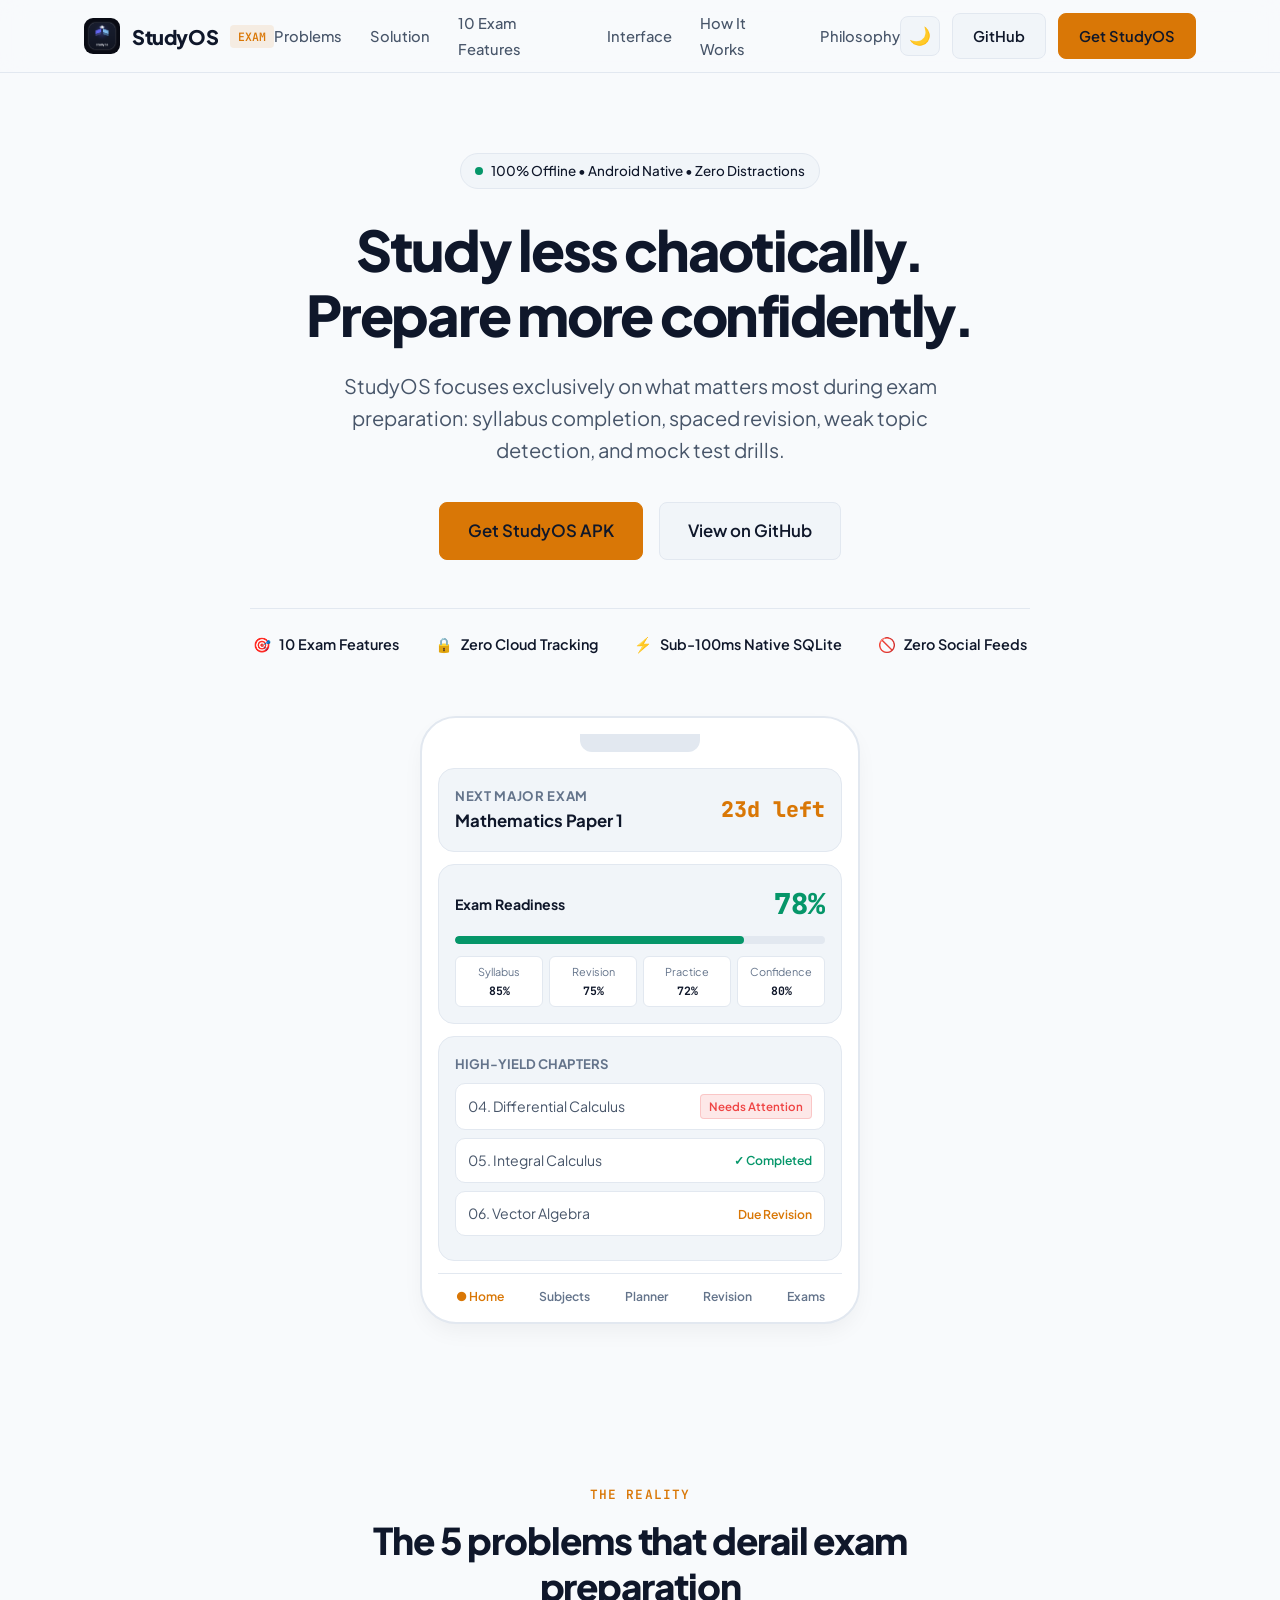
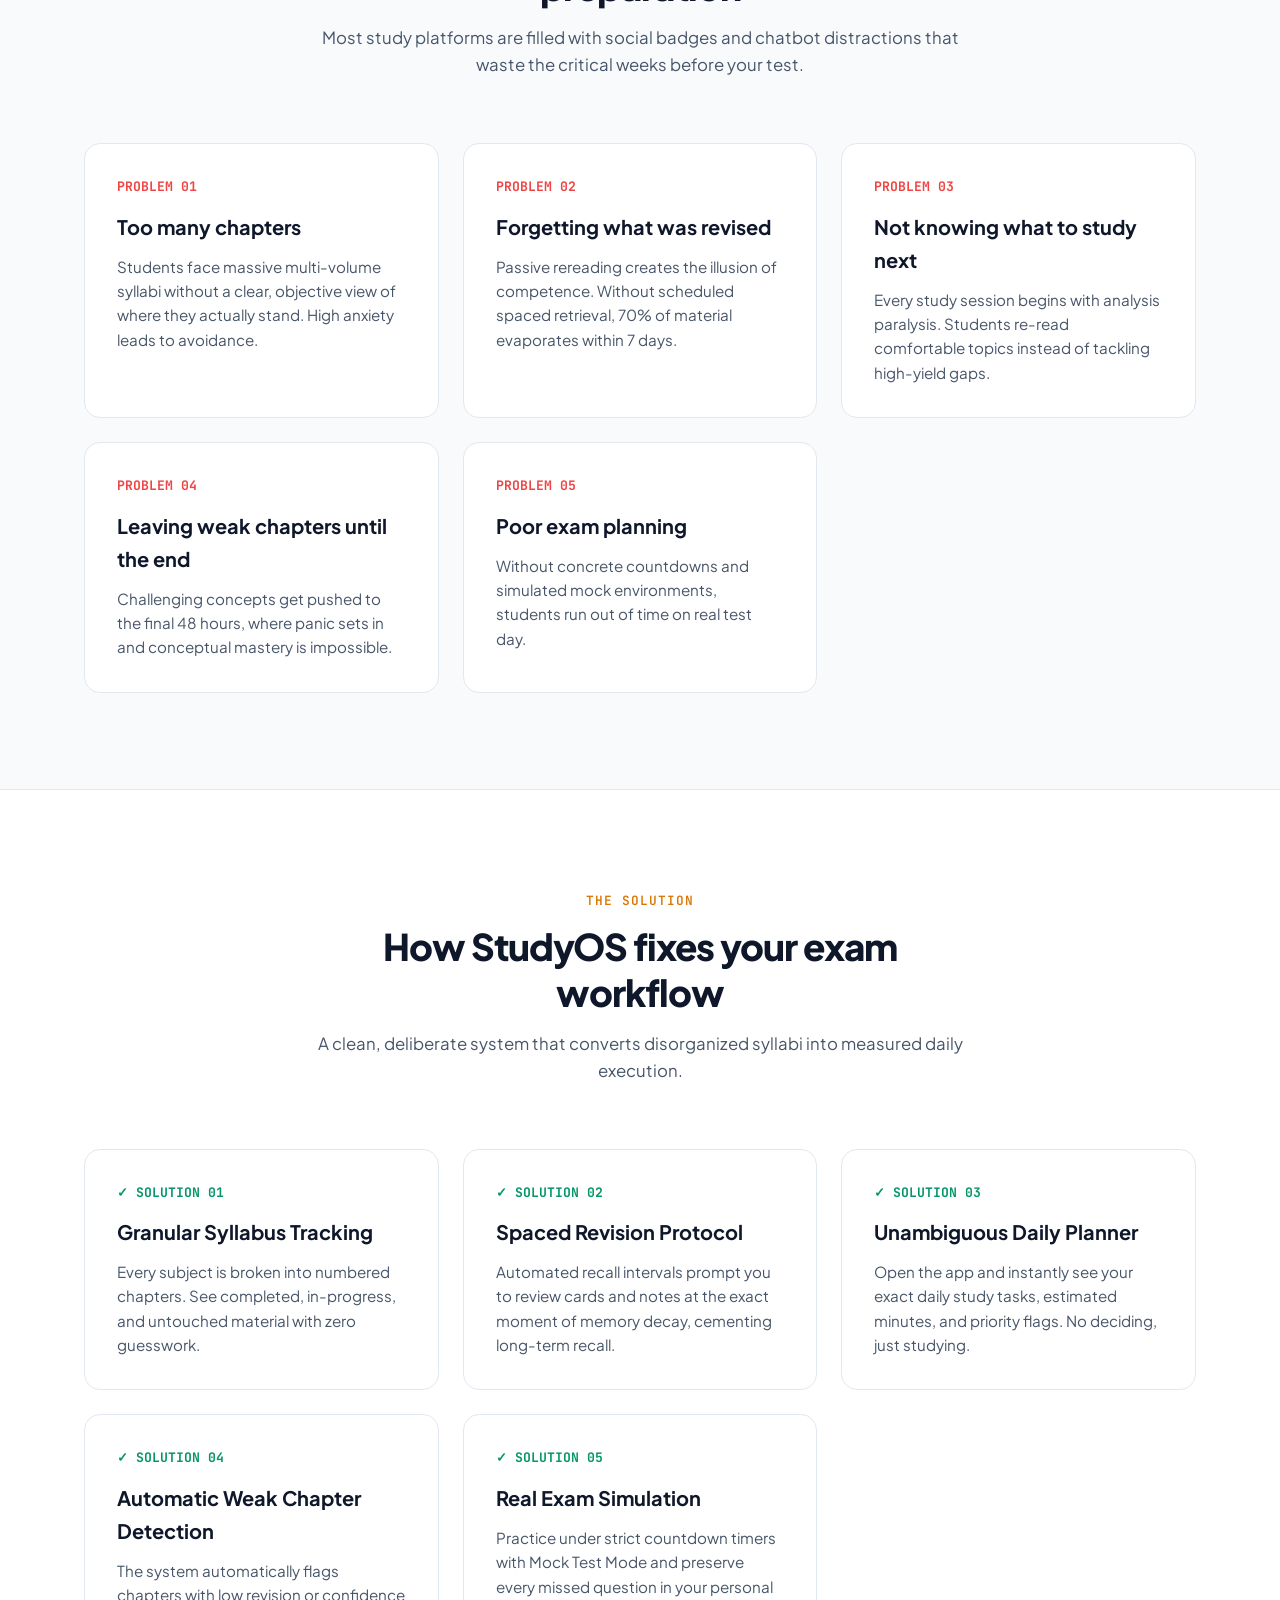
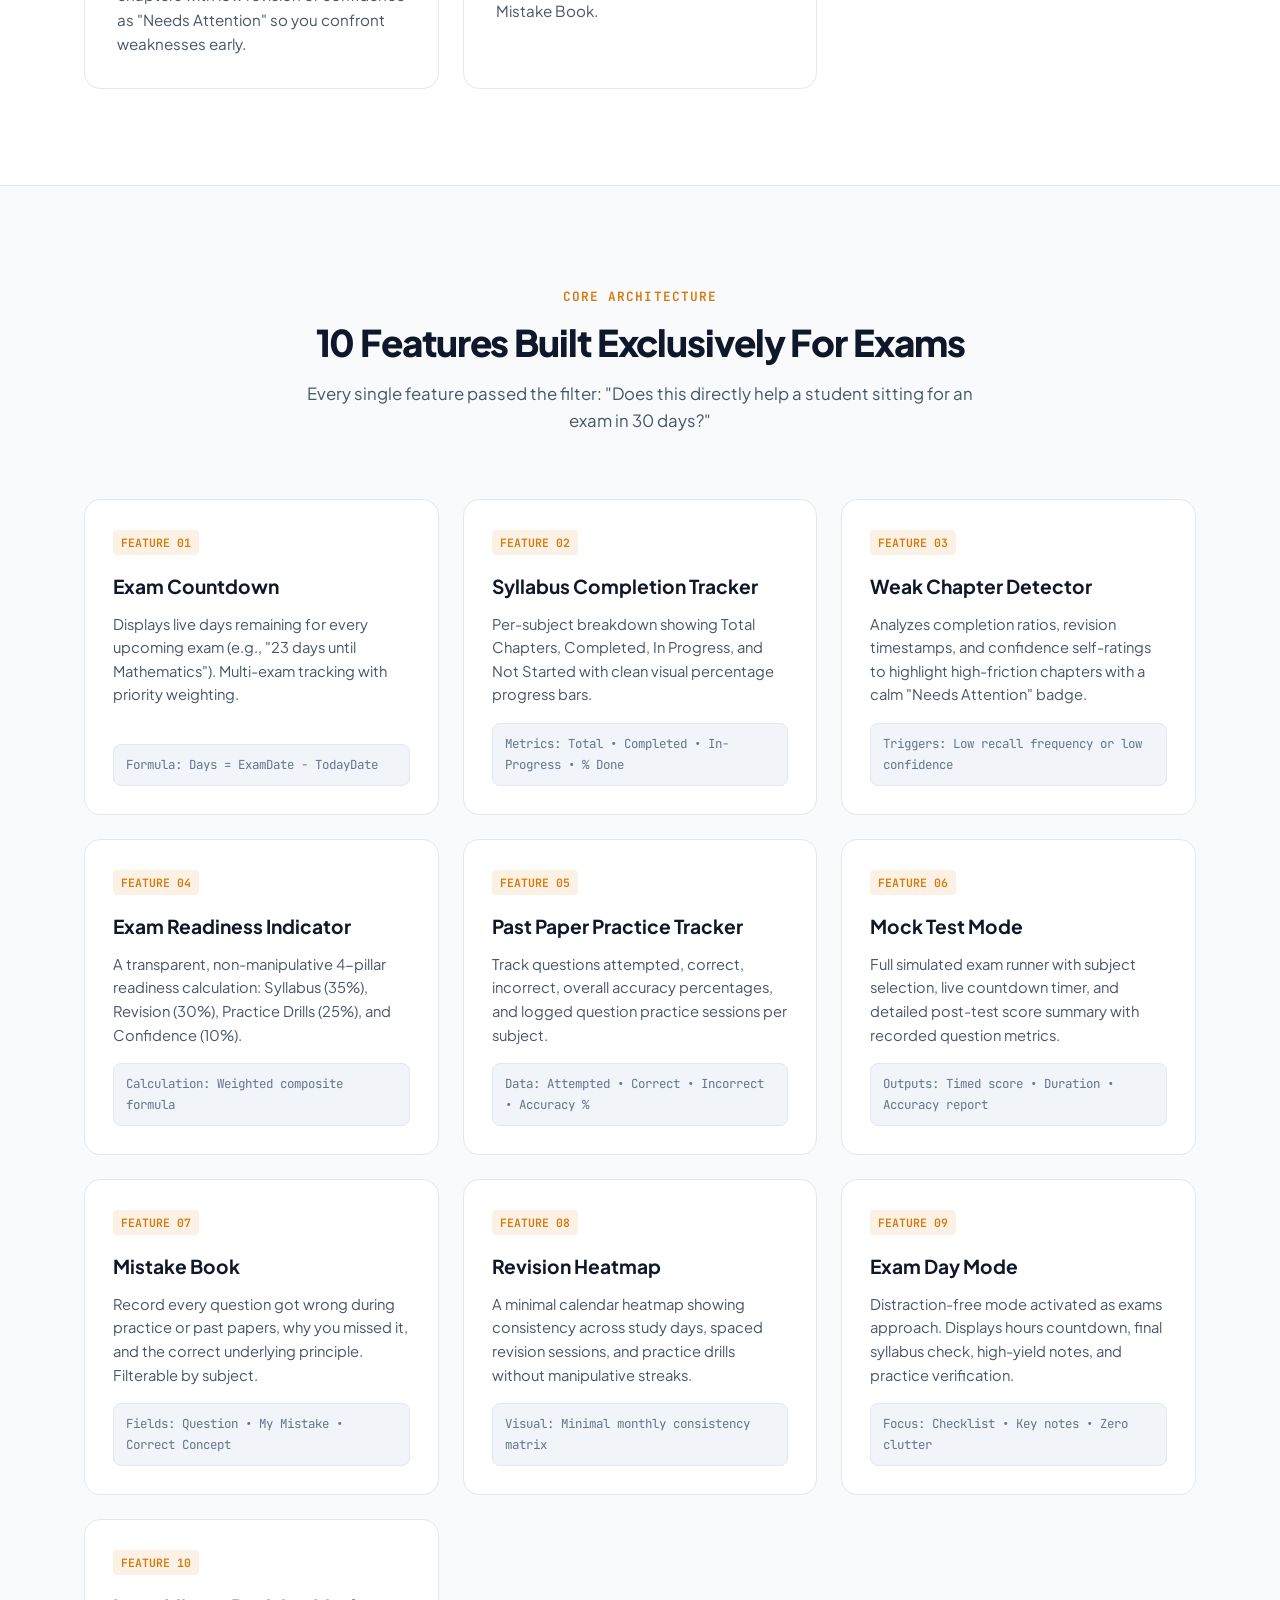
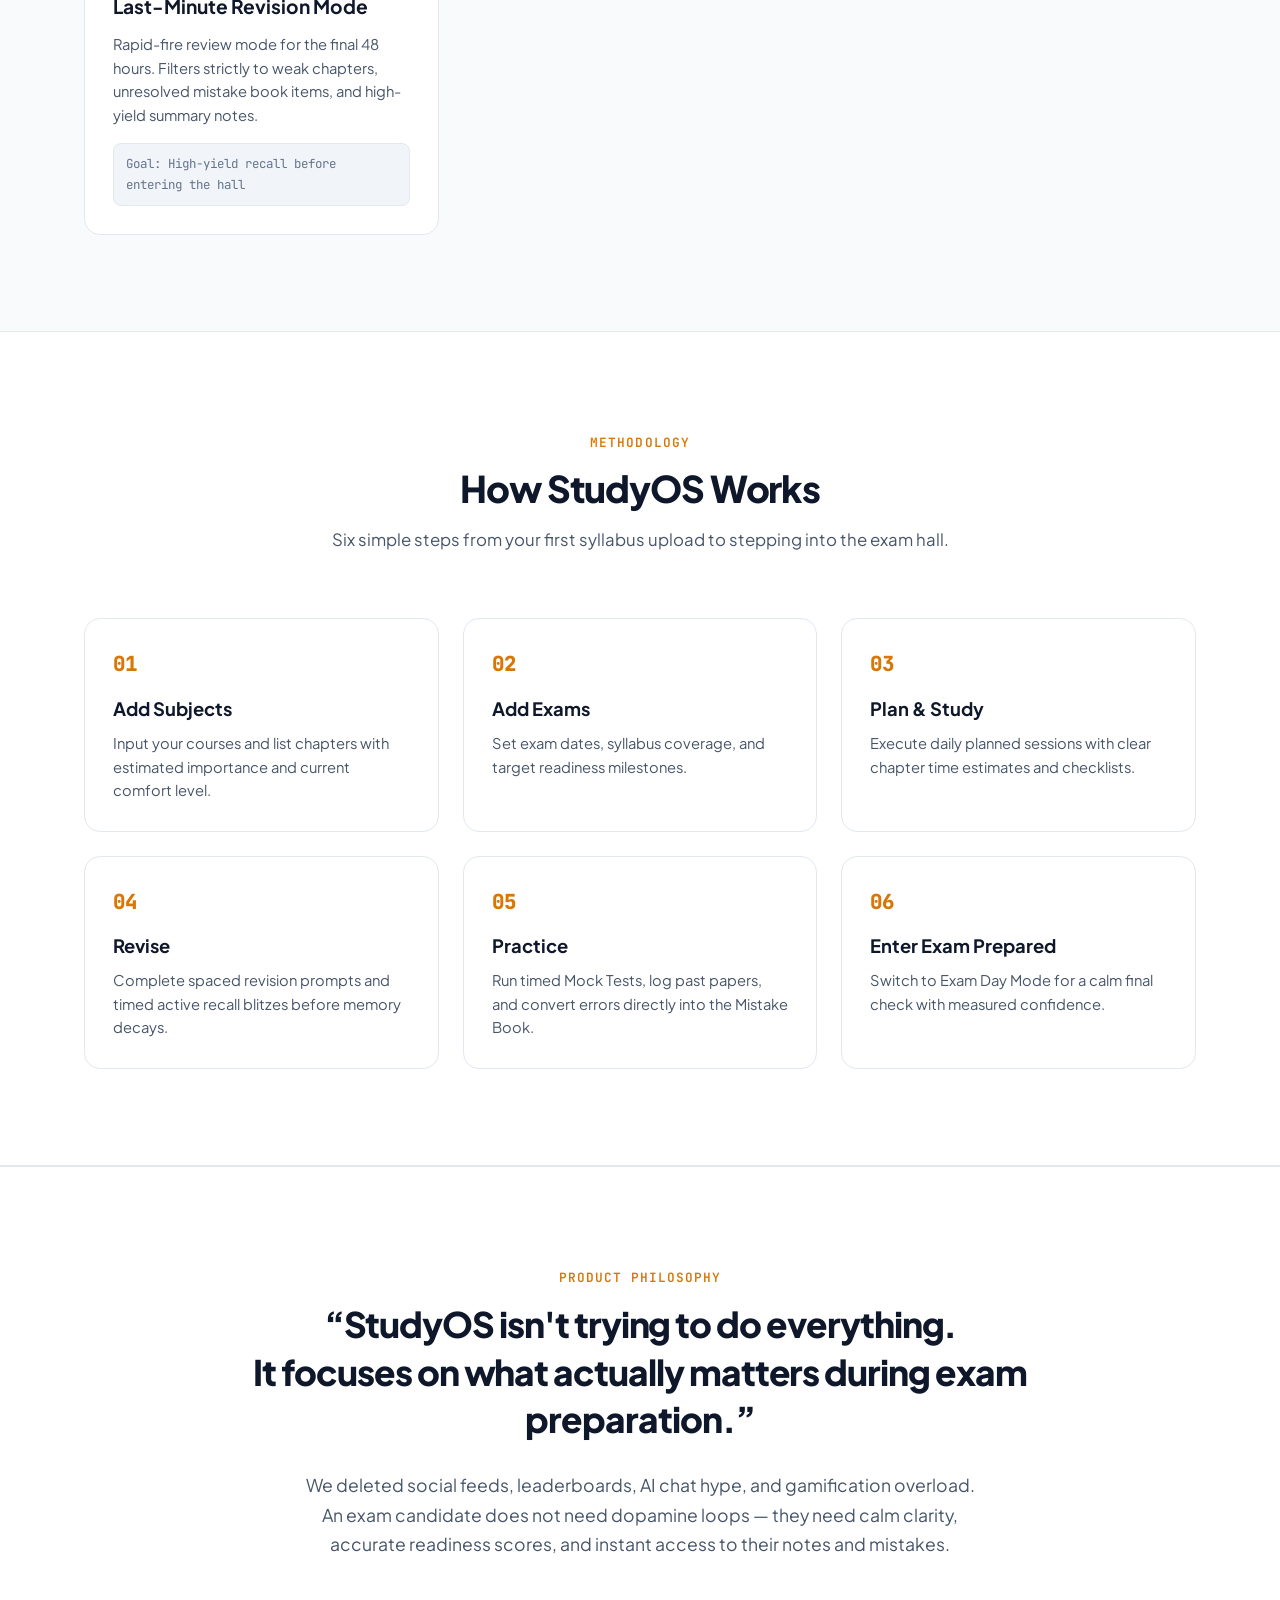
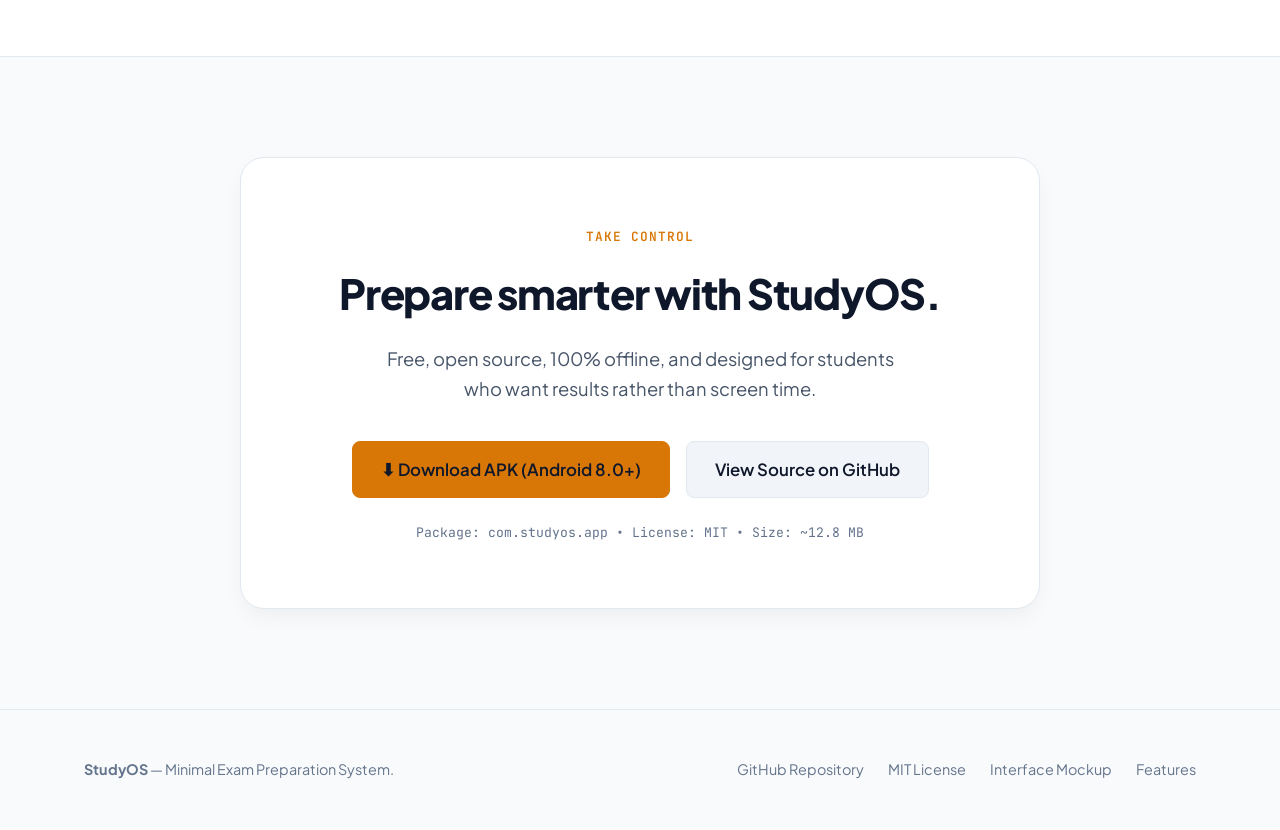
==== web/index.html @ 90b85c12 "feat(deploy): configure Vercel project name to studyos-exam-workspace" ====
<!DOCTYPE html>
<html lang="en" data-theme="dark">
<head>
    <meta charset="UTF-8">
    <meta name="viewport" content="width=device-width, initial-scale=1.0">
    <title>StudyOS — Minimal Exam-Focused Study System</title>
    <meta name="description" content="A minimal, fast, and calm study system for Android designed specifically for exam preparation. Master your syllabus, track weak chapters, and enter exams prepared.">
    <meta name="keywords" content="study app, exam preparation, syllabus tracker, spaced repetition, mock tests, mistake book, android study app">
    
    <!-- OpenGraph Metadata -->
    <meta property="og:title" content="StudyOS — Study Less Chaotically. Prepare More Confidently.">
    <meta property="og:description" content="The minimal exam preparation system for students. Zero distractions, 100% offline, built for academic results.">
    <meta property="og:image" content="og-image.png">
    <meta property="og:url" content="https://studyos-exam-workspace.vercel.app">
    <meta property="og:type" content="website">
    
    <!-- Twitter Card -->
    <meta name="twitter:card" content="summary_large_image">
    <meta name="twitter:title" content="StudyOS — Minimal Exam-Focused Study System">
    <meta name="twitter:description" content="Study less chaotically. Prepare more confidently. An Android app dedicated strictly to acing your exams.">
    <meta name="twitter:image" content="og-image.png">

    <link rel="icon" type="image/png" href="favicon.png">
    <link rel="preconnect" href="https://fonts.googleapis.com">
    <link rel="preconnect" href="https://fonts.gstatic.com" crossorigin>
    <link href="https://fonts.googleapis.com/css2?family=Plus+Jakarta+Sans:wght@300;400;500;600;700;800&family=JetBrains+Mono:wght@400;500;600&display=swap" rel="stylesheet">

    <style>
        :root[data-theme="dark"] {
            --bg-base: #0B0E14;
            --bg-surface: #121722;
            --bg-card: #181F2E;
            --bg-subtle: #1E273A;
            --border-subtle: rgba(255, 255, 255, 0.08);
            --border-focus: rgba(255, 255, 255, 0.18);
            --text-title: #F8FAFC;
            --text-body: #94A3B8;
            --text-muted: #64748B;
            --accent-amber: #F59E0B;
            --accent-amber-soft: rgba(245, 158, 11, 0.12);
            --accent-emerald: #10B981;
            --accent-emerald-soft: rgba(16, 185, 129, 0.12);
            --accent-blue: #38BDF8;
            --badge-bg: #1E293B;
            --nav-bg: rgba(11, 14, 20, 0.85);
            --shadow-card: 0 10px 30px -10px rgba(0, 0, 0, 0.5);
            --phone-frame: #1F2937;
        }

        :root[data-theme="light"] {
            --bg-base: #F8FAFC;
            --bg-surface: #FFFFFF;
            --bg-card: #FFFFFF;
            --bg-subtle: #F1F5F9;
            --border-subtle: #E2E8F0;
            --border-focus: #CBD5E1;
            --text-title: #0F172A;
            --text-body: #475569;
            --text-muted: #64748B;
            --accent-amber: #D97706;
            --accent-amber-soft: rgba(217, 119, 6, 0.1);
            --accent-emerald: #059669;
            --accent-emerald-soft: rgba(5, 150, 105, 0.1);
            --accent-blue: #0284C7;
            --badge-bg: #E2E8F0;
            --nav-bg: rgba(248, 250, 252, 0.85);
            --shadow-card: 0 10px 25px -5px rgba(0, 0, 0, 0.06);
            --phone-frame: #E2E8F0;
        }

        * {
            box-sizing: border-box;
            margin: 0;
            padding: 0;
            transition: background-color 0.25s ease, border-color 0.25s ease, color 0.25s ease;
        }

        body {
            background-color: var(--bg-base);
            color: var(--text-body);
            font-family: 'Plus Jakarta Sans', -apple-system, BlinkMacSystemFont, sans-serif;
            line-height: 1.65;
            -webkit-font-smoothing: antialiased;
            overflow-x: hidden;
        }

        /* Container */
        .container {
            max-width: 1160px;
            margin: 0 auto;
            padding: 0 24px;
        }

        /* Navigation Header */
        header.nav-header {
            position: sticky;
            top: 0;
            width: 100%;
            background: var(--nav-bg);
            backdrop-filter: blur(12px);
            -webkit-backdrop-filter: blur(12px);
            border-bottom: 1px solid var(--border-subtle);
            z-index: 100;
        }

        .nav-content {
            display: flex;
            align-items: center;
            justify-content: space-between;
            height: 72px;
        }

        .brand-link {
            display: flex;
            align-items: center;
            gap: 12px;
            text-decoration: none;
            color: var(--text-title);
        }

        .brand-logo {
            width: 36px;
            height: 36px;
            border-radius: 9px;
            object-fit: cover;
        }

        .brand-title {
            font-size: 1.25rem;
            font-weight: 800;
            letter-spacing: -0.02em;
        }

        .brand-tag {
            font-family: 'JetBrains Mono', monospace;
            font-size: 0.72rem;
            padding: 2px 8px;
            background: var(--accent-amber-soft);
            color: var(--accent-amber);
            border-radius: 4px;
            font-weight: 600;
        }

        .nav-menu {
            display: flex;
            align-items: center;
            gap: 28px;
            list-style: none;
        }

        .nav-menu a {
            color: var(--text-body);
            text-decoration: none;
            font-size: 0.92rem;
            font-weight: 500;
        }

        .nav-menu a:hover {
            color: var(--text-title);
        }

        .nav-actions {
            display: flex;
            align-items: center;
            gap: 12px;
        }

        /* Buttons */
        .btn {
            display: inline-flex;
            align-items: center;
            justify-content: center;
            gap: 8px;
            padding: 10px 20px;
            font-size: 0.92rem;
            font-weight: 600;
            border-radius: 8px;
            text-decoration: none;
            cursor: pointer;
            transition: all 0.2s ease;
            white-space: nowrap;
        }

        .btn-primary {
            background-color: var(--accent-amber);
            color: #0F172A;
            border: 1px solid var(--accent-amber);
        }

        .btn-primary:hover {
            opacity: 0.92;
            transform: translateY(-1px);
        }

        .btn-secondary {
            background: var(--bg-subtle);
            color: var(--text-title);
            border: 1px solid var(--border-subtle);
        }

        .btn-secondary:hover {
            border-color: var(--border-focus);
            background: var(--bg-card);
            transform: translateY(-1px);
        }

        .theme-toggle-btn {
            background: var(--bg-subtle);
            border: 1px solid var(--border-subtle);
            color: var(--text-title);
            width: 40px;
            height: 40px;
            border-radius: 8px;
            cursor: pointer;
            display: inline-flex;
            align-items: center;
            justify-content: center;
            font-size: 1.1rem;
        }

        .theme-toggle-btn:hover {
            border-color: var(--border-focus);
        }

        /* Section Layout */
        section {
            padding: 96px 0;
        }

        .section-header {
            text-align: center;
            max-width: 680px;
            margin: 0 auto 64px;
        }

        .section-tag {
            font-family: 'JetBrains Mono', monospace;
            font-size: 0.8rem;
            text-transform: uppercase;
            letter-spacing: 0.08em;
            color: var(--accent-amber);
            margin-bottom: 12px;
            display: inline-block;
            font-weight: 600;
        }

        .section-title {
            font-size: 2.3rem;
            font-weight: 800;
            color: var(--text-title);
            letter-spacing: -0.03em;
            line-height: 1.25;
            margin-bottom: 16px;
        }

        .section-subtitle {
            font-size: 1.05rem;
            color: var(--text-body);
            line-height: 1.6;
        }

        /* Hero Section */
        .hero {
            padding: 80px 0 60px;
            text-align: center;
        }

        .hero-badge {
            display: inline-flex;
            align-items: center;
            gap: 8px;
            padding: 6px 14px;
            background: var(--bg-subtle);
            border: 1px solid var(--border-subtle);
            border-radius: 999px;
            font-size: 0.84rem;
            font-weight: 500;
            color: var(--text-title);
            margin-bottom: 28px;
        }

        .hero-badge-dot {
            width: 8px;
            height: 8px;
            border-radius: 50%;
            background-color: var(--accent-emerald);
        }

        .hero h1 {
            font-size: 3.5rem;
            font-weight: 800;
            color: var(--text-title);
            letter-spacing: -0.04em;
            line-height: 1.15;
            max-width: 880px;
            margin: 0 auto 24px;
        }

        .hero p.lead {
            font-size: 1.25rem;
            color: var(--text-body);
            max-width: 660px;
            margin: 0 auto 36px;
            line-height: 1.6;
        }

        .hero-actions {
            display: flex;
            align-items: center;
            justify-content: center;
            gap: 16px;
            margin-bottom: 48px;
            flex-wrap: wrap;
        }

        .hero-stats {
            display: flex;
            align-items: center;
            justify-content: center;
            gap: 36px;
            padding-top: 24px;
            border-top: 1px solid var(--border-subtle);
            max-width: 780px;
            margin: 0 auto;
            flex-wrap: wrap;
        }

        .hero-stat-item {
            font-size: 0.9rem;
            color: var(--text-muted);
            display: flex;
            align-items: center;
            gap: 8px;
        }

        .hero-stat-item strong {
            color: var(--text-title);
            font-weight: 600;
        }

        /* Product Preview Frame */
        .preview-wrapper {
            margin-top: 60px;
            display: flex;
            justify-content: center;
        }

        .phone-mockup {
            width: 100%;
            max-width: 440px;
            background: var(--bg-card);
            border: 2px solid var(--border-subtle);
            border-radius: 36px;
            box-shadow: var(--shadow-card);
            padding: 16px;
            overflow: hidden;
            text-align: left;
        }

        .phone-notch {
            width: 120px;
            height: 18px;
            background: var(--border-subtle);
            border-radius: 0 0 12px 12px;
            margin: 0 auto 16px;
        }

        .mockup-card {
            background: var(--bg-subtle);
            border: 1px solid var(--border-subtle);
            border-radius: 16px;
            padding: 16px;
            margin-bottom: 12px;
        }

        .mockup-countdown {
            display: flex;
            align-items: center;
            justify-content: space-between;
        }

        .mockup-countdown-title {
            font-size: 0.82rem;
            color: var(--text-muted);
            text-transform: uppercase;
            font-weight: 700;
            letter-spacing: 0.05em;
        }

        .mockup-countdown-val {
            font-size: 1.35rem;
            font-weight: 800;
            color: var(--accent-amber);
            font-family: 'JetBrains Mono', monospace;
        }

        .mockup-readiness-row {
            display: flex;
            align-items: center;
            justify-content: space-between;
            margin-bottom: 8px;
        }

        .mockup-readiness-score {
            font-size: 1.8rem;
            font-weight: 800;
            color: var(--accent-emerald);
            font-family: 'JetBrains Mono', monospace;
        }

        .mockup-bar {
            height: 8px;
            background: var(--border-subtle);
            border-radius: 4px;
            overflow: hidden;
            margin-bottom: 12px;
        }

        .mockup-bar-fill {
            height: 100%;
            background: var(--accent-emerald);
            border-radius: 4px;
        }

        .mockup-grid-4 {
            display: grid;
            grid-template-columns: repeat(4, 1fr);
            gap: 6px;
            text-align: center;
            font-size: 0.72rem;
        }

        .mockup-grid-item {
            background: var(--bg-card);
            padding: 6px 4px;
            border-radius: 6px;
            border: 1px solid var(--border-subtle);
        }

        .mockup-grid-item span {
            display: block;
            color: var(--text-muted);
            font-size: 0.68rem;
        }

        .mockup-grid-item strong {
            color: var(--text-title);
            font-family: 'JetBrains Mono', monospace;
        }

        .mockup-chapter-row {
            display: flex;
            align-items: center;
            justify-content: space-between;
            padding: 10px 12px;
            background: var(--bg-card);
            border: 1px solid var(--border-subtle);
            border-radius: 10px;
            margin-bottom: 8px;
            font-size: 0.88rem;
        }

        .badge-needs-attention {
            background: rgba(239, 68, 68, 0.12);
            color: #EF4444;
            padding: 2px 8px;
            border-radius: 4px;
            font-size: 0.72rem;
            font-weight: 600;
            border: 1px solid rgba(239, 68, 68, 0.2);
        }

        .mockup-nav {
            display: flex;
            justify-content: space-around;
            padding-top: 12px;
            border-top: 1px solid var(--border-subtle);
            font-size: 0.76rem;
            color: var(--text-muted);
            font-weight: 600;
        }

        .mockup-nav-active {
            color: var(--accent-amber);
        }

        /* Problem Section */
        .problems-grid {
            display: grid;
            grid-template-columns: repeat(auto-fit, minmax(320px, 1fr));
            gap: 24px;
        }

        .problem-card {
            background: var(--bg-card);
            border: 1px solid var(--border-subtle);
            border-radius: 16px;
            padding: 32px;
            position: relative;
        }

        .problem-num {
            font-family: 'JetBrains Mono', monospace;
            font-size: 0.82rem;
            font-weight: 700;
            color: #EF4444;
            margin-bottom: 12px;
        }

        .problem-title {
            font-size: 1.25rem;
            font-weight: 700;
            color: var(--text-title);
            margin-bottom: 12px;
        }

        .problem-text {
            color: var(--text-body);
            font-size: 0.95rem;
            line-height: 1.6;
        }

        /* Solution Section */
        .solution-grid {
            display: grid;
            grid-template-columns: repeat(auto-fit, minmax(320px, 1fr));
            gap: 24px;
        }

        .solution-card {
            background: var(--bg-card);
            border: 1px solid var(--border-subtle);
            border-radius: 16px;
            padding: 32px;
        }

        .solution-check {
            font-family: 'JetBrains Mono', monospace;
            font-size: 0.82rem;
            font-weight: 700;
            color: var(--accent-emerald);
            margin-bottom: 12px;
        }

        .solution-title {
            font-size: 1.25rem;
            font-weight: 700;
            color: var(--text-title);
            margin-bottom: 12px;
        }

        .solution-text {
            color: var(--text-body);
            font-size: 0.95rem;
            line-height: 1.6;
        }

        /* Features Section: 10 Exam Specific Features */
        .features-grid {
            display: grid;
            grid-template-columns: repeat(auto-fit, minmax(340px, 1fr));
            gap: 24px;
        }

        .feature-card {
            background: var(--bg-card);
            border: 1px solid var(--border-subtle);
            border-radius: 16px;
            padding: 28px;
            display: flex;
            flex-direction: column;
            justify-content: space-between;
        }

        .feature-card:hover {
            border-color: var(--border-focus);
            box-shadow: var(--shadow-card);
        }

        .feature-badge {
            font-family: 'JetBrains Mono', monospace;
            font-size: 0.72rem;
            font-weight: 600;
            padding: 3px 8px;
            border-radius: 4px;
            background: var(--accent-amber-soft);
            color: var(--accent-amber);
            display: inline-block;
            margin-bottom: 16px;
            width: fit-content;
        }

        .feature-title {
            font-size: 1.2rem;
            font-weight: 700;
            color: var(--text-title);
            margin-bottom: 10px;
        }

        .feature-desc {
            font-size: 0.92rem;
            color: var(--text-body);
            line-height: 1.6;
            margin-bottom: 16px;
        }

        .feature-detail {
            font-family: 'JetBrains Mono', monospace;
            font-size: 0.78rem;
            color: var(--text-muted);
            background: var(--bg-subtle);
            padding: 10px 12px;
            border-radius: 8px;
            border: 1px solid var(--border-subtle);
        }

        /* How it works */
        .steps-container {
            display: grid;
            grid-template-columns: repeat(auto-fit, minmax(300px, 1fr));
            gap: 24px;
        }

        .step-card {
            background: var(--bg-card);
            border: 1px solid var(--border-subtle);
            border-radius: 16px;
            padding: 28px;
        }

        .step-num {
            font-family: 'JetBrains Mono', monospace;
            font-size: 1.3rem;
            font-weight: 800;
            color: var(--accent-amber);
            margin-bottom: 12px;
        }

        .step-title {
            font-size: 1.15rem;
            font-weight: 700;
            color: var(--text-title);
            margin-bottom: 8px;
        }

        .step-desc {
            font-size: 0.92rem;
            color: var(--text-body);
            line-height: 1.6;
        }

        /* Philosophy */
        .philosophy-section {
            background: var(--bg-surface);
            border-top: 1px solid var(--border-subtle);
            border-bottom: 1px solid var(--border-subtle);
            text-align: center;
        }

        .philosophy-quote {
            font-size: 2.2rem;
            font-weight: 800;
            color: var(--text-title);
            letter-spacing: -0.03em;
            line-height: 1.35;
            max-width: 820px;
            margin: 0 auto 28px;
        }

        .philosophy-text {
            font-size: 1.1rem;
            color: var(--text-body);
            max-width: 680px;
            margin: 0 auto;
            line-height: 1.7;
        }

        /* CTA Section */
        .cta-section {
            text-align: center;
            padding: 100px 0;
        }

        .cta-card {
            background: var(--bg-card);
            border: 1px solid var(--border-subtle);
            border-radius: 24px;
            padding: 64px 32px;
            max-width: 800px;
            margin: 0 auto;
            box-shadow: var(--shadow-card);
        }

        .cta-card h2 {
            font-size: 2.6rem;
            font-weight: 800;
            color: var(--text-title);
            letter-spacing: -0.03em;
            margin-bottom: 16px;
        }

        .cta-card p {
            font-size: 1.15rem;
            color: var(--text-body);
            max-width: 540px;
            margin: 0 auto 36px;
        }

        /* Footer */
        footer {
            border-top: 1px solid var(--border-subtle);
            padding: 48px 0;
            font-size: 0.9rem;
            color: var(--text-muted);
        }

        .footer-content {
            display: flex;
            align-items: center;
            justify-content: space-between;
            flex-wrap: wrap;
            gap: 20px;
        }

        .footer-links {
            display: flex;
            align-items: center;
            gap: 24px;
            list-style: none;
        }

        .footer-links a {
            color: var(--text-muted);
            text-decoration: none;
        }

        .footer-links a:hover {
            color: var(--text-title);
        }

        /* Responsive Breakpoints */
        @media (max-width: 900px) {
            .nav-menu {
                display: none;
            }
            .hero h1 {
                font-size: 2.6rem;
            }
            .section-title {
                font-size: 1.9rem;
            }
            .philosophy-quote {
                font-size: 1.7rem;
            }
        }

        @media (max-width: 600px) {
            .hero h1 {
                font-size: 2.1rem;
            }
            .hero p.lead {
                font-size: 1.05rem;
            }
            .cta-card h2 {
                font-size: 2rem;
            }
            .hero-stats {
                gap: 16px;
            }
        }
    </style>
</head>
<body>

    <!-- Header Navigation -->
    <header class="nav-header">
        <div class="container nav-content">
            <a href="#" class="brand-link">
                <img src="studyos_logo.png" alt="StudyOS Logo" class="brand-logo" onerror="this.src='favicon.png'">
                <span class="brand-title">StudyOS</span>
                <span class="brand-tag">EXAM</span>
            </a>

            <ul class="nav-menu">
                <li><a href="#problems">Problems</a></li>
                <li><a href="#solution">Solution</a></li>
                <li><a href="#features">10 Exam Features</a></li>
                <li><a href="#preview">Interface</a></li>
                <li><a href="#how-it-works">How It Works</a></li>
                <li><a href="#philosophy">Philosophy</a></li>
            </ul>

            <div class="nav-actions">
                <button class="theme-toggle-btn" id="themeToggle" title="Toggle Light/Dark Theme">
                    <span id="themeIcon">☀️</span>
                </button>
                <a href="https://github.com/contactaurawealth-lab/studyos-exam" target="_blank" rel="noopener noreferrer" class="btn btn-secondary">
                    GitHub
                </a>
                <a href="#download" class="btn btn-primary">
                    Get StudyOS
                </a>
            </div>
        </div>
    </header>

    <!-- Main Content -->
    <main>

        <!-- Hero Section -->
        <section class="hero">
            <div class="container">
                <div class="hero-badge">
                    <span class="hero-badge-dot"></span>
                    <span>100% Offline • Android Native • Zero Distractions</span>
                </div>

                <h1>Study less chaotically.<br>Prepare more confidently.</h1>

                <p class="lead">
                    StudyOS focuses exclusively on what matters most during exam preparation: syllabus completion, spaced revision, weak topic detection, and mock test drills.
                </p>

                <div class="hero-actions">
                    <a href="#download" class="btn btn-primary" style="padding: 14px 28px; font-size: 1.05rem;">
                        Get StudyOS APK
                    </a>
                    <a href="https://github.com/contactaurawealth-lab/studyos-exam" target="_blank" rel="noopener noreferrer" class="btn btn-secondary" style="padding: 14px 28px; font-size: 1.05rem;">
                        View on GitHub
                    </a>
                </div>

                <div class="hero-stats">
                    <div class="hero-stat-item">
                        <span>🎯</span> <strong>10 Exam Features</strong>
                    </div>
                    <div class="hero-stat-item">
                        <span>🔒</span> <strong>Zero Cloud Tracking</strong>
                    </div>
                    <div class="hero-stat-item">
                        <span>⚡</span> <strong>Sub-100ms Native SQLite</strong>
                    </div>
                    <div class="hero-stat-item">
                        <span>🚫</span> <strong>Zero Social Feeds</strong>
                    </div>
                </div>

                <!-- Product Preview Mockup -->
                <div class="preview-wrapper" id="preview">
                    <div class="phone-mockup">
                        <div class="phone-notch"></div>
                        
                        <!-- Exam Countdown Card -->
                        <div class="mockup-card">
                            <div class="mockup-countdown">
                                <div>
                                    <div class="mockup-countdown-title">Next Major Exam</div>
                                    <div style="font-weight: 700; color: var(--text-title); font-size: 1.05rem;">Mathematics Paper 1</div>
                                </div>
                                <div class="mockup-countdown-val">23d left</div>
                            </div>
                        </div>

                        <!-- Exam Readiness Card -->
                        <div class="mockup-card">
                            <div class="mockup-readiness-row">
                                <span style="font-size: 0.88rem; font-weight: 700; color: var(--text-title);">Exam Readiness</span>
                                <span class="mockup-readiness-score">78%</span>
                            </div>
                            <div class="mockup-bar">
                                <div class="mockup-bar-fill" style="width: 78%;"></div>
                            </div>
                            <div class="mockup-grid-4">
                                <div class="mockup-grid-item">
                                    <span>Syllabus</span>
                                    <strong>85%</strong>
                                </div>
                                <div class="mockup-grid-item">
                                    <span>Revision</span>
                                    <strong>75%</strong>
                                </div>
                                <div class="mockup-grid-item">
                                    <span>Practice</span>
                                    <strong>72%</strong>
                                </div>
                                <div class="mockup-grid-item">
                                    <span>Confidence</span>
                                    <strong>80%</strong>
                                </div>
                            </div>
                        </div>

                        <!-- Syllabus Chapter Preview -->
                        <div class="mockup-card">
                            <div style="font-size: 0.82rem; font-weight: 700; color: var(--text-muted); margin-bottom: 8px; text-transform: uppercase;">
                                High-Yield Chapters
                            </div>
                            <div class="mockup-chapter-row">
                                <span>04. Differential Calculus</span>
                                <span class="badge-needs-attention">Needs Attention</span>
                            </div>
                            <div class="mockup-chapter-row">
                                <span>05. Integral Calculus</span>
                                <span style="color: var(--accent-emerald); font-weight: 600; font-size: 0.76rem;">✓ Completed</span>
                            </div>
                            <div class="mockup-chapter-row">
                                <span>06. Vector Algebra</span>
                                <span style="color: var(--accent-amber); font-weight: 600; font-size: 0.76rem;">Due Revision</span>
                            </div>
                        </div>

                        <!-- 5-tab core navigation -->
                        <div class="mockup-nav">
                            <span class="mockup-nav-active">● Home</span>
                            <span>Subjects</span>
                            <span>Planner</span>
                            <span>Revision</span>
                            <span>Exams</span>
                        </div>
                    </div>
                </div>

            </div>
        </section>

        <!-- Problem Section -->
        <section id="problems">
            <div class="container">
                <div class="section-header">
                    <span class="section-tag">The Reality</span>
                    <h2 class="section-title">The 5 problems that derail exam preparation</h2>
                    <p class="section-subtitle">Most study platforms are filled with social badges and chatbot distractions that waste the critical weeks before your test.</p>
                </div>

                <div class="problems-grid">
                    <div class="problem-card">
                        <div class="problem-num">PROBLEM 01</div>
                        <h3 class="problem-title">Too many chapters</h3>
                        <p class="problem-text">Students face massive multi-volume syllabi without a clear, objective view of where they actually stand. High anxiety leads to avoidance.</p>
                    </div>

                    <div class="problem-card">
                        <div class="problem-num">PROBLEM 02</div>
                        <h3 class="problem-title">Forgetting what was revised</h3>
                        <p class="problem-text">Passive rereading creates the illusion of competence. Without scheduled spaced retrieval, 70% of material evaporates within 7 days.</p>
                    </div>

                    <div class="problem-card">
                        <div class="problem-num">PROBLEM 03</div>
                        <h3 class="problem-title">Not knowing what to study next</h3>
                        <p class="problem-text">Every study session begins with analysis paralysis. Students re-read comfortable topics instead of tackling high-yield gaps.</p>
                    </div>

                    <div class="problem-card">
                        <div class="problem-num">PROBLEM 04</div>
                        <h3 class="problem-title">Leaving weak chapters until the end</h3>
                        <p class="problem-text">Challenging concepts get pushed to the final 48 hours, where panic sets in and conceptual mastery is impossible.</p>
                    </div>

                    <div class="problem-card">
                        <div class="problem-num">PROBLEM 05</div>
                        <h3 class="problem-title">Poor exam planning</h3>
                        <p class="problem-text">Without concrete countdowns and simulated mock environments, students run out of time on real test day.</p>
                    </div>
                </div>
            </div>
        </section>

        <!-- Solution Section -->
        <section id="solution" style="background: var(--bg-surface); border-top: 1px solid var(--border-subtle); border-bottom: 1px solid var(--border-subtle);">
            <div class="container">
                <div class="section-header">
                    <span class="section-tag">The Solution</span>
                    <h2 class="section-title">How StudyOS fixes your exam workflow</h2>
                    <p class="section-subtitle">A clean, deliberate system that converts disorganized syllabi into measured daily execution.</p>
                </div>

                <div class="solution-grid">
                    <div class="solution-card">
                        <div class="solution-check">✓ SOLUTION 01</div>
                        <h3 class="solution-title">Granular Syllabus Tracking</h3>
                        <p class="solution-text">Every subject is broken into numbered chapters. See completed, in-progress, and untouched material with zero guesswork.</p>
                    </div>

                    <div class="solution-card">
                        <div class="solution-check">✓ SOLUTION 02</div>
                        <h3 class="solution-title">Spaced Revision Protocol</h3>
                        <p class="solution-text">Automated recall intervals prompt you to review cards and notes at the exact moment of memory decay, cementing long-term recall.</p>
                    </div>

                    <div class="solution-card">
                        <div class="solution-check">✓ SOLUTION 03</div>
                        <h3 class="solution-title">Unambiguous Daily Planner</h3>
                        <p class="solution-text">Open the app and instantly see your exact daily study tasks, estimated minutes, and priority flags. No deciding, just studying.</p>
                    </div>

                    <div class="solution-card">
                        <div class="solution-check">✓ SOLUTION 04</div>
                        <h3 class="solution-title">Automatic Weak Chapter Detection</h3>
                        <p class="solution-text">The system automatically flags chapters with low revision or confidence as "Needs Attention" so you confront weaknesses early.</p>
                    </div>

                    <div class="solution-card">
                        <div class="solution-check">✓ SOLUTION 05</div>
                        <h3 class="solution-title">Real Exam Simulation</h3>
                        <p class="solution-text">Practice under strict countdown timers with Mock Test Mode and preserve every missed question in your personal Mistake Book.</p>
                    </div>
                </div>
            </div>
        </section>

        <!-- Features Section: 10 Exam Features -->
        <section id="features">
            <div class="container">
                <div class="section-header">
                    <span class="section-tag">Core Architecture</span>
                    <h2 class="section-title">10 Features Built Exclusively For Exams</h2>
                    <p class="section-subtitle">Every single feature passed the filter: "Does this directly help a student sitting for an exam in 30 days?"</p>
                </div>

                <div class="features-grid">
                    <!-- Feature 1 -->
                    <div class="feature-card">
                        <div>
                            <span class="feature-badge">FEATURE 01</span>
                            <h3 class="feature-title">Exam Countdown</h3>
                            <p class="feature-desc">Displays live days remaining for every upcoming exam (e.g., "23 days until Mathematics"). Multi-exam tracking with priority weighting.</p>
                        </div>
                        <div class="feature-detail">Formula: Days = ExamDate - TodayDate</div>
                    </div>

                    <!-- Feature 2 -->
                    <div class="feature-card">
                        <div>
                            <span class="feature-badge">FEATURE 02</span>
                            <h3 class="feature-title">Syllabus Completion Tracker</h3>
                            <p class="feature-desc">Per-subject breakdown showing Total Chapters, Completed, In Progress, and Not Started with clean visual percentage progress bars.</p>
                        </div>
                        <div class="feature-detail">Metrics: Total • Completed • In-Progress • % Done</div>
                    </div>

                    <!-- Feature 3 -->
                    <div class="feature-card">
                        <div>
                            <span class="feature-badge">FEATURE 03</span>
                            <h3 class="feature-title">Weak Chapter Detector</h3>
                            <p class="feature-desc">Analyzes completion ratios, revision timestamps, and confidence self-ratings to highlight high-friction chapters with a calm "Needs Attention" badge.</p>
                        </div>
                        <div class="feature-detail">Triggers: Low recall frequency or low confidence</div>
                    </div>

                    <!-- Feature 4 -->
                    <div class="feature-card">
                        <div>
                            <span class="feature-badge">FEATURE 04</span>
                            <h3 class="feature-title">Exam Readiness Indicator</h3>
                            <p class="feature-desc">A transparent, non-manipulative 4-pillar readiness calculation: Syllabus (35%), Revision (30%), Practice Drills (25%), and Confidence (10%).</p>
                        </div>
                        <div class="feature-detail">Calculation: Weighted composite formula</div>
                    </div>

                    <!-- Feature 5 -->
                    <div class="feature-card">
                        <div>
                            <span class="feature-badge">FEATURE 05</span>
                            <h3 class="feature-title">Past Paper Practice Tracker</h3>
                            <p class="feature-desc">Track questions attempted, correct, incorrect, overall accuracy percentages, and logged question practice sessions per subject.</p>
                        </div>
                        <div class="feature-detail">Data: Attempted • Correct • Incorrect • Accuracy %</div>
                    </div>

                    <!-- Feature 6 -->
                    <div class="feature-card">
                        <div>
                            <span class="feature-badge">FEATURE 06</span>
                            <h3 class="feature-title">Mock Test Mode</h3>
                            <p class="feature-desc">Full simulated exam runner with subject selection, live countdown timer, and detailed post-test score summary with recorded question metrics.</p>
                        </div>
                        <div class="feature-detail">Outputs: Timed score • Duration • Accuracy report</div>
                    </div>

                    <!-- Feature 7 -->
                    <div class="feature-card">
                        <div>
                            <span class="feature-badge">FEATURE 07</span>
                            <h3 class="feature-title">Mistake Book</h3>
                            <p class="feature-desc">Record every question got wrong during practice or past papers, why you missed it, and the correct underlying principle. Filterable by subject.</p>
                        </div>
                        <div class="feature-detail">Fields: Question • My Mistake • Correct Concept</div>
                    </div>

                    <!-- Feature 8 -->
                    <div class="feature-card">
                        <div>
                            <span class="feature-badge">FEATURE 08</span>
                            <h3 class="feature-title">Revision Heatmap</h3>
                            <p class="feature-desc">A minimal calendar heatmap showing consistency across study days, spaced revision sessions, and practice drills without manipulative streaks.</p>
                        </div>
                        <div class="feature-detail">Visual: Minimal monthly consistency matrix</div>
                    </div>

                    <!-- Feature 9 -->
                    <div class="feature-card">
                        <div>
                            <span class="feature-badge">FEATURE 09</span>
                            <h3 class="feature-title">Exam Day Mode</h3>
                            <p class="feature-desc">Distraction-free mode activated as exams approach. Displays hours countdown, final syllabus check, high-yield notes, and practice verification.</p>
                        </div>
                        <div class="feature-detail">Focus: Checklist • Key notes • Zero clutter</div>
                    </div>

                    <!-- Feature 10 -->
                    <div class="feature-card">
                        <div>
                            <span class="feature-badge">FEATURE 10</span>
                            <h3 class="feature-title">Last-Minute Revision Mode</h3>
                            <p class="feature-desc">Rapid-fire review mode for the final 48 hours. Filters strictly to weak chapters, unresolved mistake book items, and high-yield summary notes.</p>
                        </div>
                        <div class="feature-detail">Goal: High-yield recall before entering the hall</div>
                    </div>
                </div>
            </div>
        </section>

        <!-- How It Works Section -->
        <section id="how-it-works" style="background: var(--bg-surface); border-top: 1px solid var(--border-subtle); border-bottom: 1px solid var(--border-subtle);">
            <div class="container">
                <div class="section-header">
                    <span class="section-tag">Methodology</span>
                    <h2 class="section-title">How StudyOS Works</h2>
                    <p class="section-subtitle">Six simple steps from your first syllabus upload to stepping into the exam hall.</p>
                </div>

                <div class="steps-container">
                    <div class="step-card">
                        <div class="step-num">01</div>
                        <h3 class="step-title">Add Subjects</h3>
                        <p class="step-desc">Input your courses and list chapters with estimated importance and current comfort level.</p>
                    </div>

                    <div class="step-card">
                        <div class="step-num">02</div>
                        <h3 class="step-title">Add Exams</h3>
                        <p class="step-desc">Set exam dates, syllabus coverage, and target readiness milestones.</p>
                    </div>

                    <div class="step-card">
                        <div class="step-num">03</div>
                        <h3 class="step-title">Plan & Study</h3>
                        <p class="step-desc">Execute daily planned sessions with clear chapter time estimates and checklists.</p>
                    </div>

                    <div class="step-card">
                        <div class="step-num">04</div>
                        <h3 class="step-title">Revise</h3>
                        <p class="step-desc">Complete spaced revision prompts and timed active recall blitzes before memory decays.</p>
                    </div>

                    <div class="step-card">
                        <div class="step-num">05</div>
                        <h3 class="step-title">Practice</h3>
                        <p class="step-desc">Run timed Mock Tests, log past papers, and convert errors directly into the Mistake Book.</p>
                    </div>

                    <div class="step-card">
                        <div class="step-num">06</div>
                        <h3 class="step-title">Enter Exam Prepared</h3>
                        <p class="step-desc">Switch to Exam Day Mode for a calm final check with measured confidence.</p>
                    </div>
                </div>
            </div>
        </section>

        <!-- Philosophy Section -->
        <section id="philosophy" class="philosophy-section">
            <div class="container">
                <span class="section-tag">Product Philosophy</span>
                <blockquote class="philosophy-quote">
                    “StudyOS isn't trying to do everything.<br>
                    It focuses on what actually matters during exam preparation.”
                </blockquote>
                <p class="philosophy-text">
                    We deleted social feeds, leaderboards, AI chat hype, and gamification overload. An exam candidate does not need dopamine loops — they need calm clarity, accurate readiness scores, and instant access to their notes and mistakes.
                </p>
            </div>
        </section>

        <!-- Download / Final CTA Section -->
        <section id="download" class="cta-section">
            <div class="container">
                <div class="cta-card">
                    <span class="section-tag">Take Control</span>
                    <h2>Prepare smarter with StudyOS.</h2>
                    <p>Free, open source, 100% offline, and designed for students who want results rather than screen time.</p>
                    <div style="display: flex; gap: 16px; justify-content: center; flex-wrap: wrap;">
                        <a href="downloads/StudyOS.apk" class="btn btn-primary" style="padding: 14px 28px; font-size: 1.05rem;" download>
                            ⬇ Download APK (Android 8.0+)
                        </a>
                        <a href="https://github.com/contactaurawealth-lab/studyos-exam" target="_blank" rel="noopener noreferrer" class="btn btn-secondary" style="padding: 14px 28px; font-size: 1.05rem;">
                            View Source on GitHub
                        </a>
                    </div>
                    <div style="margin-top: 24px; font-size: 0.82rem; color: var(--text-muted); font-family: 'JetBrains Mono', monospace;">
                        Package: com.studyos.app • License: MIT • Size: ~12.8 MB
                    </div>
                </div>
            </div>
        </section>

    </main>

    <!-- Footer -->
    <footer>
        <div class="container footer-content">
            <div>
                <strong>StudyOS</strong> — Minimal Exam Preparation System.
            </div>
            <ul class="footer-links">
                <li><a href="https://github.com/contactaurawealth-lab/studyos-exam" target="_blank" rel="noopener noreferrer">GitHub Repository</a></li>
                <li><a href="https://github.com/contactaurawealth-lab/studyos-exam/blob/main/LICENSE" target="_blank" rel="noopener noreferrer">MIT License</a></li>
                <li><a href="#preview">Interface Mockup</a></li>
                <li><a href="#features">Features</a></li>
            </ul>
        </div>
    </footer>

    <!-- Theme Switcher Script -->
    <script>
        const themeToggle = document.getElementById('themeToggle');
        const themeIcon = document.getElementById('themeIcon');
        const htmlElement = document.documentElement;

        // Load saved theme or system preference
        const savedTheme = localStorage.getItem('studyos-theme') || 
            (window.matchMedia('(prefers-color-scheme: light)').matches ? 'light' : 'dark');

        setTheme(savedTheme);

        themeToggle.addEventListener('click', () => {
            const currentTheme = htmlElement.getAttribute('data-theme');
            const newTheme = currentTheme === 'dark' ? 'light' : 'dark';
            setTheme(newTheme);
        });

        function setTheme(theme) {
            htmlElement.setAttribute('data-theme', theme);
            localStorage.setItem('studyos-theme', theme);
            if (theme === 'light') {
                themeIcon.textContent = '🌙';
                themeToggle.setAttribute('title', 'Switch to Dark Mode');
            } else {
                themeIcon.textContent = '☀️';
                themeToggle.setAttribute('title', 'Switch to Light Mode');
            }
        }
    </script>
</body>
</html>
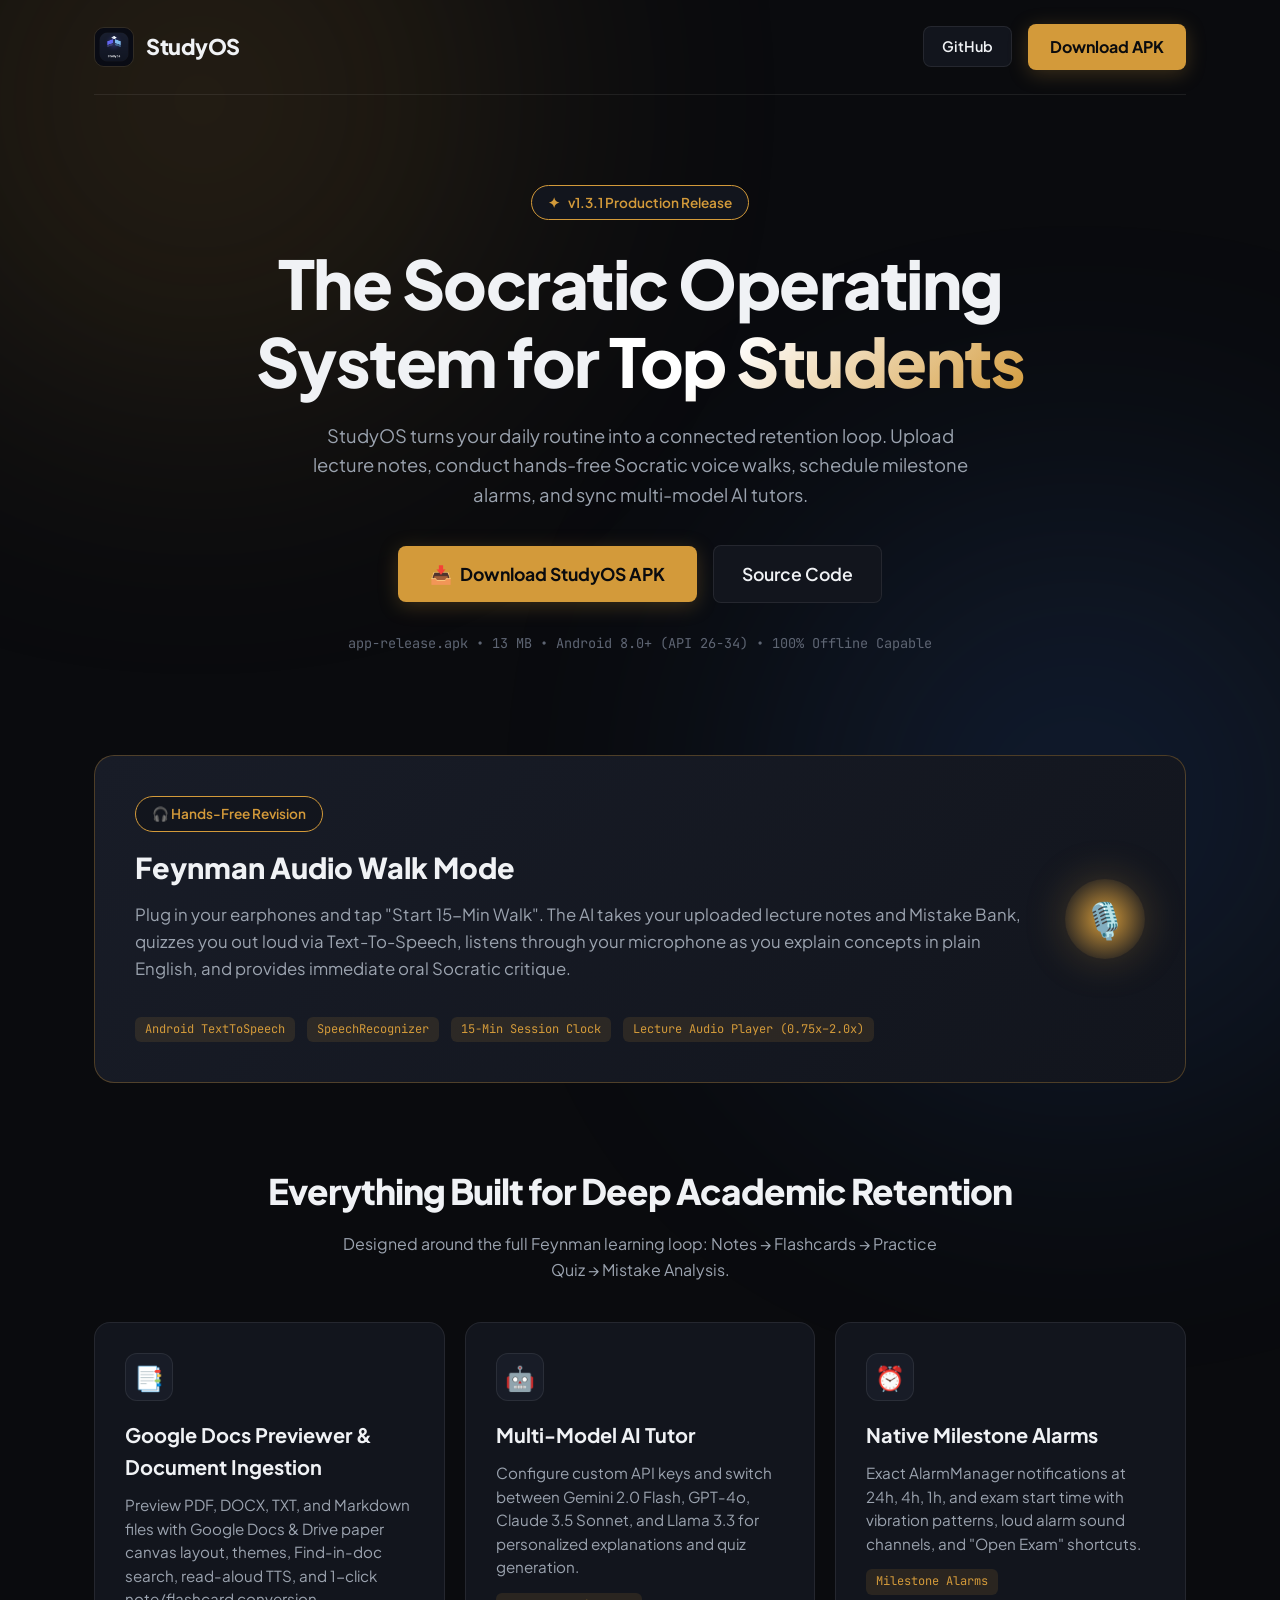
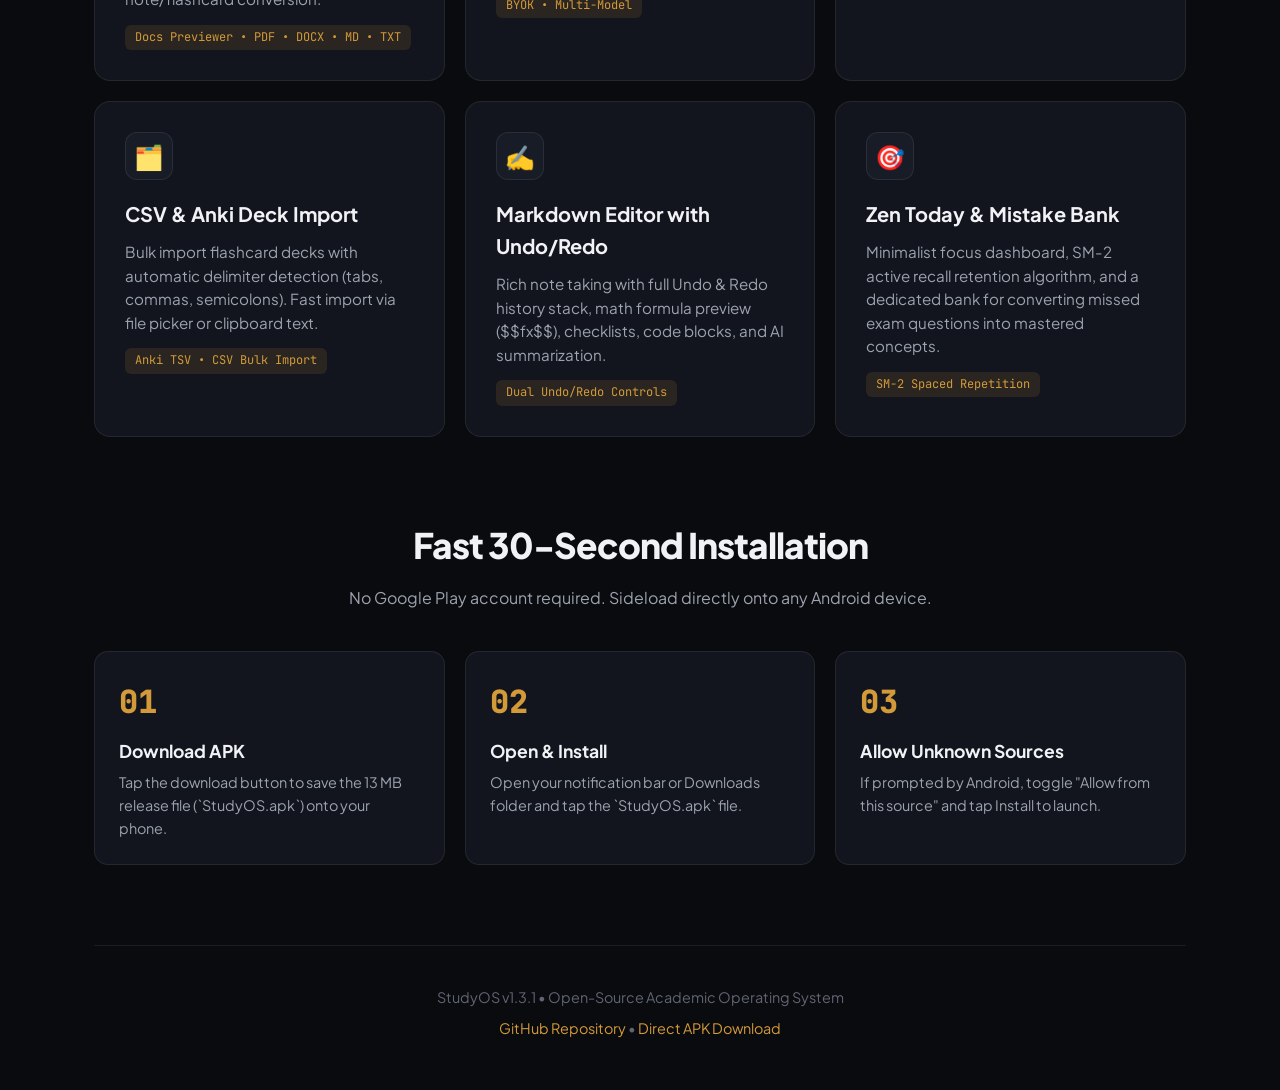
==== commit 7927b125: "feat: Google Docs & Drive document previewer with TTS, search, themes & AI conversions (v1.3.1) - Ad" ====
--- a/web/index.html
+++ b/web/index.html
@@ -1,1258 +1,519 @@
 <!DOCTYPE html>
-<html lang="en" data-theme="dark">
+<html lang="en">
 <head>
     <meta charset="UTF-8">
     <meta name="viewport" content="width=device-width, initial-scale=1.0">
-    <title>StudyOS — Minimal Exam-Focused Study System</title>
-    <meta name="description" content="A minimal, fast, and calm study system for Android designed specifically for exam preparation. Master your syllabus, track weak chapters, and enter exams prepared.">
-    <meta name="keywords" content="study app, exam preparation, syllabus tracker, spaced repetition, mock tests, mistake book, android study app">
-    
-    <!-- OpenGraph Metadata -->
-    <meta property="og:title" content="StudyOS — Study Less Chaotically. Prepare More Confidently.">
-    <meta property="og:description" content="The minimal exam preparation system for students. Zero distractions, 100% offline, built for academic results.">
-    <meta property="og:image" content="og-image.png">
-    <meta property="og:url" content="https://studyos-exam-workspace.vercel.app">
-    <meta property="og:type" content="website">
-    
-    <!-- Twitter Card -->
-    <meta name="twitter:card" content="summary_large_image">
-    <meta name="twitter:title" content="StudyOS — Minimal Exam-Focused Study System">
-    <meta name="twitter:description" content="Study less chaotically. Prepare more confidently. An Android app dedicated strictly to acing your exams.">
-    <meta name="twitter:image" content="og-image.png">
-
-    <link rel="icon" type="image/png" href="favicon.png">
+    <title>StudyOS — Socratic Operating System for Top Students</title>
+    <meta name="description" content="Master hard subjects with hands-free Socratic Audio Walk, document notes upload, multi-model AI tutor, native exam alarms, and spaced repetition.">
+    <link rel="icon" type="image/png" href="studyos_logo.png">
     <link rel="preconnect" href="https://fonts.googleapis.com">
     <link rel="preconnect" href="https://fonts.gstatic.com" crossorigin>
-    <link href="https://fonts.googleapis.com/css2?family=Plus+Jakarta+Sans:wght@300;400;500;600;700;800&family=JetBrains+Mono:wght@400;500;600&display=swap" rel="stylesheet">
-
+    <link href="https://fonts.googleapis.com/css2?family=Plus+Jakarta+Sans:wght@300;400;500;600;700;800&family=JetBrains+Mono:wght@400;500&display=swap" rel="stylesheet">
     <style>
-        :root[data-theme="dark"] {
-            --bg-base: #0B0E14;
-            --bg-surface: #121722;
-            --bg-card: #181F2E;
-            --bg-subtle: #1E273A;
-            --border-subtle: rgba(255, 255, 255, 0.08);
-            --border-focus: rgba(255, 255, 255, 0.18);
-            --text-title: #F8FAFC;
-            --text-body: #94A3B8;
-            --text-muted: #64748B;
-            --accent-amber: #F59E0B;
-            --accent-amber-soft: rgba(245, 158, 11, 0.12);
-            --accent-emerald: #10B981;
-            --accent-emerald-soft: rgba(16, 185, 129, 0.12);
-            --accent-blue: #38BDF8;
-            --badge-bg: #1E293B;
-            --nav-bg: rgba(11, 14, 20, 0.85);
-            --shadow-card: 0 10px 30px -10px rgba(0, 0, 0, 0.5);
-            --phone-frame: #1F2937;
-        }
-
-        :root[data-theme="light"] {
-            --bg-base: #F8FAFC;
-            --bg-surface: #FFFFFF;
-            --bg-card: #FFFFFF;
-            --bg-subtle: #F1F5F9;
-            --border-subtle: #E2E8F0;
-            --border-focus: #CBD5E1;
-            --text-title: #0F172A;
-            --text-body: #475569;
-            --text-muted: #64748B;
-            --accent-amber: #D97706;
-            --accent-amber-soft: rgba(217, 119, 6, 0.1);
-            --accent-emerald: #059669;
-            --accent-emerald-soft: rgba(5, 150, 105, 0.1);
-            --accent-blue: #0284C7;
-            --badge-bg: #E2E8F0;
-            --nav-bg: rgba(248, 250, 252, 0.85);
-            --shadow-card: 0 10px 25px -5px rgba(0, 0, 0, 0.06);
-            --phone-frame: #E2E8F0;
+        :root {
+            --bg-color: #0A0B0E;
+            --surface-color: #12151D;
+            --card-color: #181C27;
+            --card-border: rgba(255, 255, 255, 0.08);
+            --accent-gold: #D39A3A;
+            --accent-gold-glow: rgba(211, 154, 58, 0.25);
+            --text-primary: #F0F2F5;
+            --text-secondary: #9BA3AF;
+            --text-muted: #5E6573;
+            --font-main: 'Plus Jakarta Sans', sans-serif;
+            --font-mono: 'JetBrains Mono', monospace;
         }
 
         * {
             box-sizing: border-box;
             margin: 0;
             padding: 0;
-            transition: background-color 0.25s ease, border-color 0.25s ease, color 0.25s ease;
         }
 
         body {
-            background-color: var(--bg-base);
-            color: var(--text-body);
-            font-family: 'Plus Jakarta Sans', -apple-system, BlinkMacSystemFont, sans-serif;
-            line-height: 1.65;
+            background-color: var(--bg-color);
+            color: var(--text-primary);
+            font-family: var(--font-main);
+            line-height: 1.6;
+            overflow-x: hidden;
             -webkit-font-smoothing: antialiased;
-            overflow-x: hidden;
-        }
-
-        /* Container */
+        }
+
+        /* Glassmorphism Background Orbs */
+        .ambient-glow {
+            position: fixed;
+            width: 600px;
+            height: 600px;
+            border-radius: 50%;
+            filter: blur(140px);
+            z-index: 0;
+            pointer-events: none;
+            opacity: 0.15;
+        }
+        .glow-1 { top: -200px; left: -100px; background: #D39A3A; }
+        .glow-2 { bottom: -200px; right: -100px; background: #3B82F6; }
+
         .container {
-            max-width: 1160px;
+            max-width: 1140px;
             margin: 0 auto;
             padding: 0 24px;
-        }
-
-        /* Navigation Header */
-        header.nav-header {
-            position: sticky;
-            top: 0;
-            width: 100%;
-            background: var(--nav-bg);
-            backdrop-filter: blur(12px);
-            -webkit-backdrop-filter: blur(12px);
-            border-bottom: 1px solid var(--border-subtle);
-            z-index: 100;
-        }
-
-        .nav-content {
+            position: relative;
+            z-index: 1;
+        }
+
+        /* Navigation */
+        nav {
             display: flex;
             align-items: center;
             justify-content: space-between;
-            height: 72px;
-        }
-
-        .brand-link {
+            padding: 24px 0;
+            border-bottom: 1px solid var(--card-border);
+        }
+
+        .brand {
             display: flex;
             align-items: center;
             gap: 12px;
             text-decoration: none;
-            color: var(--text-title);
-        }
-
-        .brand-logo {
-            width: 36px;
-            height: 36px;
-            border-radius: 9px;
-            object-fit: cover;
-        }
-
-        .brand-title {
-            font-size: 1.25rem;
-            font-weight: 800;
-            letter-spacing: -0.02em;
-        }
-
-        .brand-tag {
-            font-family: 'JetBrains Mono', monospace;
-            font-size: 0.72rem;
-            padding: 2px 8px;
-            background: var(--accent-amber-soft);
-            color: var(--accent-amber);
-            border-radius: 4px;
-            font-weight: 600;
-        }
-
-        .nav-menu {
-            display: flex;
-            align-items: center;
-            gap: 28px;
-            list-style: none;
-        }
-
-        .nav-menu a {
-            color: var(--text-body);
-            text-decoration: none;
-            font-size: 0.92rem;
-            font-weight: 500;
-        }
-
-        .nav-menu a:hover {
-            color: var(--text-title);
-        }
-
-        .nav-actions {
-            display: flex;
-            align-items: center;
-            gap: 12px;
-        }
-
-        /* Buttons */
-        .btn {
-            display: inline-flex;
-            align-items: center;
-            justify-content: center;
-            gap: 8px;
-            padding: 10px 20px;
-            font-size: 0.92rem;
-            font-weight: 600;
-            border-radius: 8px;
-            text-decoration: none;
-            cursor: pointer;
-            transition: all 0.2s ease;
-            white-space: nowrap;
-        }
-
-        .btn-primary {
-            background-color: var(--accent-amber);
-            color: #0F172A;
-            border: 1px solid var(--accent-amber);
-        }
-
-        .btn-primary:hover {
-            opacity: 0.92;
-            transform: translateY(-1px);
-        }
-
-        .btn-secondary {
-            background: var(--bg-subtle);
-            color: var(--text-title);
-            border: 1px solid var(--border-subtle);
-        }
-
-        .btn-secondary:hover {
-            border-color: var(--border-focus);
-            background: var(--bg-card);
-            transform: translateY(-1px);
-        }
-
-        .theme-toggle-btn {
-            background: var(--bg-subtle);
-            border: 1px solid var(--border-subtle);
-            color: var(--text-title);
+            color: var(--text-primary);
+        }
+
+        .brand img {
             width: 40px;
             height: 40px;
+            border-radius: 10px;
+            border: 1px solid var(--card-border);
+        }
+
+        .brand-text {
+            font-size: 1.35rem;
+            font-weight: 800;
+            letter-spacing: -0.5px;
+        }
+
+        .nav-actions {
+            display: flex;
+            align-items: center;
+            gap: 16px;
+        }
+
+        .btn-outline {
+            color: var(--text-primary);
+            border: 1px solid var(--card-border);
+            background: var(--surface-color);
+            padding: 8px 18px;
             border-radius: 8px;
-            cursor: pointer;
+            font-size: 0.9rem;
+            font-weight: 600;
+            text-decoration: none;
+            transition: all 0.2s ease;
+        }
+
+        .btn-outline:hover {
+            border-color: var(--accent-gold);
+            background: rgba(211, 154, 58, 0.1);
+        }
+
+        .btn-primary {
+            background: var(--accent-gold);
+            color: #0A0B0E;
+            padding: 10px 22px;
+            border-radius: 8px;
+            font-weight: 700;
+            text-decoration: none;
             display: inline-flex;
             align-items: center;
+            gap: 8px;
+            transition: all 0.2s ease;
+            box-shadow: 0 4px 20px var(--accent-gold-glow);
+        }
+
+        .btn-primary:hover {
+            transform: translateY(-2px);
+            box-shadow: 0 8px 25px rgba(211, 154, 58, 0.4);
+        }
+
+        /* Hero */
+        .hero {
+            padding: 90px 0 60px;
+            text-align: center;
+        }
+
+        .pill-badge {
+            display: inline-flex;
+            align-items: center;
+            gap: 8px;
+            background: var(--surface-color);
+            border: 1px solid var(--accent-gold);
+            padding: 6px 16px;
+            border-radius: 9999px;
+            font-size: 0.85rem;
+            color: var(--accent-gold);
+            font-weight: 600;
+            margin-bottom: 24px;
+        }
+
+        .hero h1 {
+            font-size: clamp(2.4rem, 5.5vw, 4.2rem);
+            font-weight: 800;
+            line-height: 1.15;
+            letter-spacing: -1.5px;
+            margin-bottom: 22px;
+            max-width: 900px;
+            margin-left: auto;
+            margin-right: auto;
+        }
+
+        .hero h1 span {
+            background: linear-gradient(135deg, #FFF 30%, var(--accent-gold) 100%);
+            -webkit-background-clip: text;
+            -webkit-text-fill-color: transparent;
+        }
+
+        .hero p {
+            font-size: 1.15rem;
+            color: var(--text-secondary);
+            max-width: 680px;
+            margin: 0 auto 36px;
+        }
+
+        .hero-cta {
+            display: flex;
+            align-items: center;
             justify-content: center;
-            font-size: 1.1rem;
-        }
-
-        .theme-toggle-btn:hover {
-            border-color: var(--border-focus);
-        }
-
-        /* Section Layout */
-        section {
-            padding: 96px 0;
-        }
-
+            gap: 16px;
+            flex-wrap: wrap;
+            margin-bottom: 30px;
+        }
+
+        .download-meta {
+            font-size: 0.85rem;
+            color: var(--text-muted);
+            font-family: var(--font-mono);
+        }
+
+        /* Features */
         .section-header {
             text-align: center;
-            max-width: 680px;
-            margin: 0 auto 64px;
-        }
-
-        .section-tag {
-            font-family: 'JetBrains Mono', monospace;
-            font-size: 0.8rem;
-            text-transform: uppercase;
-            letter-spacing: 0.08em;
-            color: var(--accent-amber);
+            margin: 80px 0 40px;
+        }
+
+        .section-header h2 {
+            font-size: 2.2rem;
+            font-weight: 800;
+            letter-spacing: -1px;
             margin-bottom: 12px;
+        }
+
+        .section-header p {
+            color: var(--text-secondary);
+            max-width: 600px;
+            margin: 0 auto;
+        }
+
+        .feature-grid {
+            display: grid;
+            grid-template-columns: repeat(auto-fit, minmax(320px, 1fr));
+            gap: 20px;
+            margin-bottom: 80px;
+        }
+
+        .card {
+            background: var(--surface-color);
+            border: 1px solid var(--card-border);
+            border-radius: 16px;
+            padding: 30px;
+            transition: all 0.3s cubic-bezier(0.16, 1, 0.3, 1);
+            position: relative;
+            overflow: hidden;
+        }
+
+        .card:hover {
+            border-color: rgba(211, 154, 58, 0.4);
+            transform: translateY(-4px);
+            box-shadow: 0 12px 30px rgba(0, 0, 0, 0.4);
+        }
+
+        .card-icon {
+            width: 48px;
+            height: 48px;
+            border-radius: 12px;
+            background: var(--card-color);
+            border: 1px solid var(--card-border);
+            display: flex;
+            align-items: center;
+            justify-content: center;
+            font-size: 1.5rem;
+            margin-bottom: 18px;
+        }
+
+        .card h3 {
+            font-size: 1.25rem;
+            font-weight: 700;
+            margin-bottom: 10px;
+            color: var(--text-primary);
+        }
+
+        .card p {
+            font-size: 0.95rem;
+            color: var(--text-secondary);
+            line-height: 1.55;
+        }
+
+        .badge-tag {
             display: inline-block;
-            font-weight: 600;
-        }
-
-        .section-title {
-            font-size: 2.3rem;
+            margin-top: 14px;
+            font-size: 0.75rem;
+            font-family: var(--font-mono);
+            color: var(--accent-gold);
+            background: rgba(211, 154, 58, 0.12);
+            padding: 3px 10px;
+            border-radius: 6px;
+        }
+
+        /* Socratic Audio Walk Highlight Banner */
+        .spotlight-banner {
+            background: linear-gradient(135deg, #181C27 0%, #12151D 100%);
+            border: 1px solid rgba(211, 154, 58, 0.3);
+            border-radius: 20px;
+            padding: 40px;
+            margin: 40px 0 80px;
+            display: flex;
+            align-items: center;
+            justify-content: space-between;
+            gap: 30px;
+            flex-wrap: wrap;
+        }
+
+        .spotlight-content {
+            flex: 1;
+            min-width: 300px;
+        }
+
+        .spotlight-content h3 {
+            font-size: 1.8rem;
             font-weight: 800;
-            color: var(--text-title);
-            letter-spacing: -0.03em;
-            line-height: 1.25;
-            margin-bottom: 16px;
-        }
-
-        .section-subtitle {
+            margin-bottom: 12px;
+            color: var(--text-primary);
+        }
+
+        .spotlight-content p {
+            color: var(--text-secondary);
             font-size: 1.05rem;
-            color: var(--text-body);
-            line-height: 1.6;
-        }
-
-        /* Hero Section */
-        .hero {
-            padding: 80px 0 60px;
+            margin-bottom: 20px;
+        }
+
+        .pulse-orb {
+            width: 80px;
+            height: 80px;
+            border-radius: 50%;
+            background: radial-gradient(circle, var(--accent-gold) 0%, rgba(211, 154, 58, 0.2) 70%);
+            box-shadow: 0 0 40px var(--accent-gold-glow);
+            display: flex;
+            align-items: center;
+            justify-content: center;
+            font-size: 2.2rem;
+            animation: pulse 2s infinite;
+        }
+
+        @keyframes pulse {
+            0% { transform: scale(0.95); box-shadow: 0 0 20px var(--accent-gold-glow); }
+            50% { transform: scale(1.08); box-shadow: 0 0 50px rgba(211, 154, 58, 0.6); }
+            100% { transform: scale(0.95); box-shadow: 0 0 20px var(--accent-gold-glow); }
+        }
+
+        /* Install Steps */
+        .steps-container {
+            display: grid;
+            grid-template-columns: repeat(auto-fit, minmax(260px, 1fr));
+            gap: 20px;
+            margin: 40px 0 80px;
+        }
+
+        .step-card {
+            background: var(--surface-color);
+            border: 1px solid var(--card-border);
+            border-radius: 14px;
+            padding: 24px;
+        }
+
+        .step-num {
+            font-size: 2rem;
+            font-weight: 800;
+            color: var(--accent-gold);
+            font-family: var(--font-mono);
+            margin-bottom: 10px;
+        }
+
+        .step-card h4 {
+            font-size: 1.1rem;
+            font-weight: 700;
+            margin-bottom: 6px;
+        }
+
+        .step-card p {
+            font-size: 0.9rem;
+            color: var(--text-secondary);
+        }
+
+        /* Footer */
+        footer {
+            border-top: 1px solid var(--card-border);
+            padding: 40px 0 50px;
             text-align: center;
-        }
-
-        .hero-badge {
-            display: inline-flex;
-            align-items: center;
-            gap: 8px;
-            padding: 6px 14px;
-            background: var(--bg-subtle);
-            border: 1px solid var(--border-subtle);
-            border-radius: 999px;
-            font-size: 0.84rem;
-            font-weight: 500;
-            color: var(--text-title);
-            margin-bottom: 28px;
-        }
-
-        .hero-badge-dot {
-            width: 8px;
-            height: 8px;
-            border-radius: 50%;
-            background-color: var(--accent-emerald);
-        }
-
-        .hero h1 {
-            font-size: 3.5rem;
-            font-weight: 800;
-            color: var(--text-title);
-            letter-spacing: -0.04em;
-            line-height: 1.15;
-            max-width: 880px;
-            margin: 0 auto 24px;
-        }
-
-        .hero p.lead {
-            font-size: 1.25rem;
-            color: var(--text-body);
-            max-width: 660px;
-            margin: 0 auto 36px;
-            line-height: 1.6;
-        }
-
-        .hero-actions {
-            display: flex;
-            align-items: center;
-            justify-content: center;
-            gap: 16px;
-            margin-bottom: 48px;
-            flex-wrap: wrap;
-        }
-
-        .hero-stats {
-            display: flex;
-            align-items: center;
-            justify-content: center;
-            gap: 36px;
-            padding-top: 24px;
-            border-top: 1px solid var(--border-subtle);
-            max-width: 780px;
-            margin: 0 auto;
-            flex-wrap: wrap;
-        }
-
-        .hero-stat-item {
             font-size: 0.9rem;
             color: var(--text-muted);
-            display: flex;
-            align-items: center;
-            gap: 8px;
-        }
-
-        .hero-stat-item strong {
-            color: var(--text-title);
-            font-weight: 600;
-        }
-
-        /* Product Preview Frame */
-        .preview-wrapper {
-            margin-top: 60px;
-            display: flex;
-            justify-content: center;
-        }
-
-        .phone-mockup {
-            width: 100%;
-            max-width: 440px;
-            background: var(--bg-card);
-            border: 2px solid var(--border-subtle);
-            border-radius: 36px;
-            box-shadow: var(--shadow-card);
-            padding: 16px;
-            overflow: hidden;
-            text-align: left;
-        }
-
-        .phone-notch {
-            width: 120px;
-            height: 18px;
-            background: var(--border-subtle);
-            border-radius: 0 0 12px 12px;
-            margin: 0 auto 16px;
-        }
-
-        .mockup-card {
-            background: var(--bg-subtle);
-            border: 1px solid var(--border-subtle);
-            border-radius: 16px;
-            padding: 16px;
-            margin-bottom: 12px;
-        }
-
-        .mockup-countdown {
-            display: flex;
-            align-items: center;
-            justify-content: space-between;
-        }
-
-        .mockup-countdown-title {
-            font-size: 0.82rem;
-            color: var(--text-muted);
-            text-transform: uppercase;
-            font-weight: 700;
-            letter-spacing: 0.05em;
-        }
-
-        .mockup-countdown-val {
-            font-size: 1.35rem;
-            font-weight: 800;
-            color: var(--accent-amber);
-            font-family: 'JetBrains Mono', monospace;
-        }
-
-        .mockup-readiness-row {
-            display: flex;
-            align-items: center;
-            justify-content: space-between;
-            margin-bottom: 8px;
-        }
-
-        .mockup-readiness-score {
-            font-size: 1.8rem;
-            font-weight: 800;
-            color: var(--accent-emerald);
-            font-family: 'JetBrains Mono', monospace;
-        }
-
-        .mockup-bar {
-            height: 8px;
-            background: var(--border-subtle);
-            border-radius: 4px;
-            overflow: hidden;
-            margin-bottom: 12px;
-        }
-
-        .mockup-bar-fill {
-            height: 100%;
-            background: var(--accent-emerald);
-            border-radius: 4px;
-        }
-
-        .mockup-grid-4 {
-            display: grid;
-            grid-template-columns: repeat(4, 1fr);
-            gap: 6px;
-            text-align: center;
-            font-size: 0.72rem;
-        }
-
-        .mockup-grid-item {
-            background: var(--bg-card);
-            padding: 6px 4px;
-            border-radius: 6px;
-            border: 1px solid var(--border-subtle);
-        }
-
-        .mockup-grid-item span {
-            display: block;
-            color: var(--text-muted);
-            font-size: 0.68rem;
-        }
-
-        .mockup-grid-item strong {
-            color: var(--text-title);
-            font-family: 'JetBrains Mono', monospace;
-        }
-
-        .mockup-chapter-row {
-            display: flex;
-            align-items: center;
-            justify-content: space-between;
-            padding: 10px 12px;
-            background: var(--bg-card);
-            border: 1px solid var(--border-subtle);
-            border-radius: 10px;
-            margin-bottom: 8px;
-            font-size: 0.88rem;
-        }
-
-        .badge-needs-attention {
-            background: rgba(239, 68, 68, 0.12);
-            color: #EF4444;
-            padding: 2px 8px;
-            border-radius: 4px;
-            font-size: 0.72rem;
-            font-weight: 600;
-            border: 1px solid rgba(239, 68, 68, 0.2);
-        }
-
-        .mockup-nav {
-            display: flex;
-            justify-content: space-around;
-            padding-top: 12px;
-            border-top: 1px solid var(--border-subtle);
-            font-size: 0.76rem;
-            color: var(--text-muted);
-            font-weight: 600;
-        }
-
-        .mockup-nav-active {
-            color: var(--accent-amber);
-        }
-
-        /* Problem Section */
-        .problems-grid {
-            display: grid;
-            grid-template-columns: repeat(auto-fit, minmax(320px, 1fr));
-            gap: 24px;
-        }
-
-        .problem-card {
-            background: var(--bg-card);
-            border: 1px solid var(--border-subtle);
-            border-radius: 16px;
-            padding: 32px;
-            position: relative;
-        }
-
-        .problem-num {
-            font-family: 'JetBrains Mono', monospace;
-            font-size: 0.82rem;
-            font-weight: 700;
-            color: #EF4444;
-            margin-bottom: 12px;
-        }
-
-        .problem-title {
-            font-size: 1.25rem;
-            font-weight: 700;
-            color: var(--text-title);
-            margin-bottom: 12px;
-        }
-
-        .problem-text {
-            color: var(--text-body);
-            font-size: 0.95rem;
-            line-height: 1.6;
-        }
-
-        /* Solution Section */
-        .solution-grid {
-            display: grid;
-            grid-template-columns: repeat(auto-fit, minmax(320px, 1fr));
-            gap: 24px;
-        }
-
-        .solution-card {
-            background: var(--bg-card);
-            border: 1px solid var(--border-subtle);
-            border-radius: 16px;
-            padding: 32px;
-        }
-
-        .solution-check {
-            font-family: 'JetBrains Mono', monospace;
-            font-size: 0.82rem;
-            font-weight: 700;
-            color: var(--accent-emerald);
-            margin-bottom: 12px;
-        }
-
-        .solution-title {
-            font-size: 1.25rem;
-            font-weight: 700;
-            color: var(--text-title);
-            margin-bottom: 12px;
-        }
-
-        .solution-text {
-            color: var(--text-body);
-            font-size: 0.95rem;
-            line-height: 1.6;
-        }
-
-        /* Features Section: 10 Exam Specific Features */
-        .features-grid {
-            display: grid;
-            grid-template-columns: repeat(auto-fit, minmax(340px, 1fr));
-            gap: 24px;
-        }
-
-        .feature-card {
-            background: var(--bg-card);
-            border: 1px solid var(--border-subtle);
-            border-radius: 16px;
-            padding: 28px;
-            display: flex;
-            flex-direction: column;
-            justify-content: space-between;
-        }
-
-        .feature-card:hover {
-            border-color: var(--border-focus);
-            box-shadow: var(--shadow-card);
-        }
-
-        .feature-badge {
-            font-family: 'JetBrains Mono', monospace;
-            font-size: 0.72rem;
-            font-weight: 600;
-            padding: 3px 8px;
-            border-radius: 4px;
-            background: var(--accent-amber-soft);
-            color: var(--accent-amber);
-            display: inline-block;
-            margin-bottom: 16px;
-            width: fit-content;
-        }
-
-        .feature-title {
-            font-size: 1.2rem;
-            font-weight: 700;
-            color: var(--text-title);
-            margin-bottom: 10px;
-        }
-
-        .feature-desc {
-            font-size: 0.92rem;
-            color: var(--text-body);
-            line-height: 1.6;
-            margin-bottom: 16px;
-        }
-
-        .feature-detail {
-            font-family: 'JetBrains Mono', monospace;
-            font-size: 0.78rem;
-            color: var(--text-muted);
-            background: var(--bg-subtle);
-            padding: 10px 12px;
-            border-radius: 8px;
-            border: 1px solid var(--border-subtle);
-        }
-
-        /* How it works */
-        .steps-container {
-            display: grid;
-            grid-template-columns: repeat(auto-fit, minmax(300px, 1fr));
-            gap: 24px;
-        }
-
-        .step-card {
-            background: var(--bg-card);
-            border: 1px solid var(--border-subtle);
-            border-radius: 16px;
-            padding: 28px;
-        }
-
-        .step-num {
-            font-family: 'JetBrains Mono', monospace;
-            font-size: 1.3rem;
-            font-weight: 800;
-            color: var(--accent-amber);
-            margin-bottom: 12px;
-        }
-
-        .step-title {
-            font-size: 1.15rem;
-            font-weight: 700;
-            color: var(--text-title);
-            margin-bottom: 8px;
-        }
-
-        .step-desc {
-            font-size: 0.92rem;
-            color: var(--text-body);
-            line-height: 1.6;
-        }
-
-        /* Philosophy */
-        .philosophy-section {
-            background: var(--bg-surface);
-            border-top: 1px solid var(--border-subtle);
-            border-bottom: 1px solid var(--border-subtle);
-            text-align: center;
-        }
-
-        .philosophy-quote {
-            font-size: 2.2rem;
-            font-weight: 800;
-            color: var(--text-title);
-            letter-spacing: -0.03em;
-            line-height: 1.35;
-            max-width: 820px;
-            margin: 0 auto 28px;
-        }
-
-        .philosophy-text {
-            font-size: 1.1rem;
-            color: var(--text-body);
-            max-width: 680px;
-            margin: 0 auto;
-            line-height: 1.7;
-        }
-
-        /* CTA Section */
-        .cta-section {
-            text-align: center;
-            padding: 100px 0;
-        }
-
-        .cta-card {
-            background: var(--bg-card);
-            border: 1px solid var(--border-subtle);
-            border-radius: 24px;
-            padding: 64px 32px;
-            max-width: 800px;
-            margin: 0 auto;
-            box-shadow: var(--shadow-card);
-        }
-
-        .cta-card h2 {
-            font-size: 2.6rem;
-            font-weight: 800;
-            color: var(--text-title);
-            letter-spacing: -0.03em;
-            margin-bottom: 16px;
-        }
-
-        .cta-card p {
-            font-size: 1.15rem;
-            color: var(--text-body);
-            max-width: 540px;
-            margin: 0 auto 36px;
-        }
-
-        /* Footer */
-        footer {
-            border-top: 1px solid var(--border-subtle);
-            padding: 48px 0;
-            font-size: 0.9rem;
-            color: var(--text-muted);
-        }
-
-        .footer-content {
-            display: flex;
-            align-items: center;
-            justify-content: space-between;
-            flex-wrap: wrap;
-            gap: 20px;
-        }
-
-        .footer-links {
-            display: flex;
-            align-items: center;
-            gap: 24px;
-            list-style: none;
-        }
-
-        .footer-links a {
-            color: var(--text-muted);
+        }
+
+        footer a {
+            color: var(--accent-gold);
             text-decoration: none;
-        }
-
-        .footer-links a:hover {
-            color: var(--text-title);
-        }
-
-        /* Responsive Breakpoints */
-        @media (max-width: 900px) {
-            .nav-menu {
-                display: none;
-            }
-            .hero h1 {
-                font-size: 2.6rem;
-            }
-            .section-title {
-                font-size: 1.9rem;
-            }
-            .philosophy-quote {
-                font-size: 1.7rem;
-            }
-        }
-
-        @media (max-width: 600px) {
-            .hero h1 {
-                font-size: 2.1rem;
-            }
-            .hero p.lead {
-                font-size: 1.05rem;
-            }
-            .cta-card h2 {
-                font-size: 2rem;
-            }
-            .hero-stats {
-                gap: 16px;
-            }
         }
     </style>
 </head>
 <body>
 
-    <!-- Header Navigation -->
-    <header class="nav-header">
-        <div class="container nav-content">
-            <a href="#" class="brand-link">
-                <img src="studyos_logo.png" alt="StudyOS Logo" class="brand-logo" onerror="this.src='favicon.png'">
-                <span class="brand-title">StudyOS</span>
-                <span class="brand-tag">EXAM</span>
+    <div class="ambient-glow glow-1"></div>
+    <div class="ambient-glow glow-2"></div>
+
+    <div class="container">
+        <!-- Navigation -->
+        <nav>
+            <a href="#" class="brand">
+                <img src="studyos_logo.png" alt="StudyOS Logo">
+                <span class="brand-text">StudyOS</span>
             </a>
-
-            <ul class="nav-menu">
-                <li><a href="#problems">Problems</a></li>
-                <li><a href="#solution">Solution</a></li>
-                <li><a href="#features">10 Exam Features</a></li>
-                <li><a href="#preview">Interface</a></li>
-                <li><a href="#how-it-works">How It Works</a></li>
-                <li><a href="#philosophy">Philosophy</a></li>
-            </ul>
-
             <div class="nav-actions">
-                <button class="theme-toggle-btn" id="themeToggle" title="Toggle Light/Dark Theme">
-                    <span id="themeIcon">☀️</span>
-                </button>
-                <a href="https://github.com/contactaurawealth-lab/studyos-exam" target="_blank" rel="noopener noreferrer" class="btn btn-secondary">
-                    GitHub
-                </a>
-                <a href="#download" class="btn btn-primary">
-                    Get StudyOS
-                </a>
-            </div>
-        </div>
-    </header>
-
-    <!-- Main Content -->
-    <main>
+                <a href="https://github.com/contactaurawealth-lab/StudyOS" target="_blank" class="btn-outline">GitHub</a>
+                <a href="/downloads/StudyOS.apk" class="btn-primary">Download APK</a>
+            </div>
+        </nav>
 
         <!-- Hero Section -->
         <section class="hero">
-            <div class="container">
-                <div class="hero-badge">
-                    <span class="hero-badge-dot"></span>
-                    <span>100% Offline • Android Native • Zero Distractions</span>
+            <div class="pill-badge">
+                <span>✦</span> v1.3.1 Production Release
+            </div>
+            <h1>The Socratic Operating System for <span>Top Students</span></h1>
+            <p>
+                StudyOS turns your daily routine into a connected retention loop. Upload lecture notes, conduct hands-free Socratic voice walks, schedule milestone alarms, and sync multi-model AI tutors.
+            </p>
+            <div class="hero-cta">
+                <a href="/downloads/StudyOS.apk" class="btn-primary" style="padding: 14px 32px; font-size: 1.1rem;">
+                    <span>📥</span> Download StudyOS APK
+                </a>
+                <a href="https://github.com/contactaurawealth-lab/StudyOS" target="_blank" class="btn-outline" style="padding: 14px 28px; font-size: 1.1rem;">
+                    Source Code
+                </a>
+            </div>
+            <div class="download-meta">
+                app-release.apk • 13 MB • Android 8.0+ (API 26-34) • 100% Offline Capable
+            </div>
+        </section>
+
+        <!-- Socratic Audio Walk Highlight -->
+        <div class="spotlight-banner">
+            <div class="spotlight-content">
+                <div class="pill-badge" style="margin-bottom: 12px;">🎧 Hands-Free Revision</div>
+                <h3>Feynman Audio Walk Mode</h3>
+                <p>
+                    Plug in your earphones and tap "Start 15-Min Walk". The AI takes your uploaded lecture notes and Mistake Bank, quizzes you out loud via Text-To-Speech, listens through your microphone as you explain concepts in plain English, and provides immediate oral Socratic critique.
+                </p>
+                <div style="display: flex; gap: 12px; flex-wrap: wrap;">
+                    <span class="badge-tag">Android TextToSpeech</span>
+                    <span class="badge-tag">SpeechRecognizer</span>
+                    <span class="badge-tag">15-Min Session Clock</span>
+                    <span class="badge-tag">Lecture Audio Player (0.75x–2.0x)</span>
                 </div>
-
-                <h1>Study less chaotically.<br>Prepare more confidently.</h1>
-
-                <p class="lead">
-                    StudyOS focuses exclusively on what matters most during exam preparation: syllabus completion, spaced revision, weak topic detection, and mock test drills.
-                </p>
-
-                <div class="hero-actions">
-                    <a href="#download" class="btn btn-primary" style="padding: 14px 28px; font-size: 1.05rem;">
-                        Get StudyOS APK
-                    </a>
-                    <a href="https://github.com/contactaurawealth-lab/studyos-exam" target="_blank" rel="noopener noreferrer" class="btn btn-secondary" style="padding: 14px 28px; font-size: 1.05rem;">
-                        View on GitHub
-                    </a>
-                </div>
-
-                <div class="hero-stats">
-                    <div class="hero-stat-item">
-                        <span>🎯</span> <strong>10 Exam Features</strong>
-                    </div>
-                    <div class="hero-stat-item">
-                        <span>🔒</span> <strong>Zero Cloud Tracking</strong>
-                    </div>
-                    <div class="hero-stat-item">
-                        <span>⚡</span> <strong>Sub-100ms Native SQLite</strong>
-                    </div>
-                    <div class="hero-stat-item">
-                        <span>🚫</span> <strong>Zero Social Feeds</strong>
-                    </div>
-                </div>
-
-                <!-- Product Preview Mockup -->
-                <div class="preview-wrapper" id="preview">
-                    <div class="phone-mockup">
-                        <div class="phone-notch"></div>
-                        
-                        <!-- Exam Countdown Card -->
-                        <div class="mockup-card">
-                            <div class="mockup-countdown">
-                                <div>
-                                    <div class="mockup-countdown-title">Next Major Exam</div>
-                                    <div style="font-weight: 700; color: var(--text-title); font-size: 1.05rem;">Mathematics Paper 1</div>
-                                </div>
-                                <div class="mockup-countdown-val">23d left</div>
-                            </div>
-                        </div>
-
-                        <!-- Exam Readiness Card -->
-                        <div class="mockup-card">
-                            <div class="mockup-readiness-row">
-                                <span style="font-size: 0.88rem; font-weight: 700; color: var(--text-title);">Exam Readiness</span>
-                                <span class="mockup-readiness-score">78%</span>
-                            </div>
-                            <div class="mockup-bar">
-                                <div class="mockup-bar-fill" style="width: 78%;"></div>
-                            </div>
-                            <div class="mockup-grid-4">
-                                <div class="mockup-grid-item">
-                                    <span>Syllabus</span>
-                                    <strong>85%</strong>
-                                </div>
-                                <div class="mockup-grid-item">
-                                    <span>Revision</span>
-                                    <strong>75%</strong>
-                                </div>
-                                <div class="mockup-grid-item">
-                                    <span>Practice</span>
-                                    <strong>72%</strong>
-                                </div>
-                                <div class="mockup-grid-item">
-                                    <span>Confidence</span>
-                                    <strong>80%</strong>
-                                </div>
-                            </div>
-                        </div>
-
-                        <!-- Syllabus Chapter Preview -->
-                        <div class="mockup-card">
-                            <div style="font-size: 0.82rem; font-weight: 700; color: var(--text-muted); margin-bottom: 8px; text-transform: uppercase;">
-                                High-Yield Chapters
-                            </div>
-                            <div class="mockup-chapter-row">
-                                <span>04. Differential Calculus</span>
-                                <span class="badge-needs-attention">Needs Attention</span>
-                            </div>
-                            <div class="mockup-chapter-row">
-                                <span>05. Integral Calculus</span>
-                                <span style="color: var(--accent-emerald); font-weight: 600; font-size: 0.76rem;">✓ Completed</span>
-                            </div>
-                            <div class="mockup-chapter-row">
-                                <span>06. Vector Algebra</span>
-                                <span style="color: var(--accent-amber); font-weight: 600; font-size: 0.76rem;">Due Revision</span>
-                            </div>
-                        </div>
-
-                        <!-- 5-tab core navigation -->
-                        <div class="mockup-nav">
-                            <span class="mockup-nav-active">● Home</span>
-                            <span>Subjects</span>
-                            <span>Planner</span>
-                            <span>Revision</span>
-                            <span>Exams</span>
-                        </div>
-                    </div>
-                </div>
-
-            </div>
-        </section>
-
-        <!-- Problem Section -->
-        <section id="problems">
-            <div class="container">
-                <div class="section-header">
-                    <span class="section-tag">The Reality</span>
-                    <h2 class="section-title">The 5 problems that derail exam preparation</h2>
-                    <p class="section-subtitle">Most study platforms are filled with social badges and chatbot distractions that waste the critical weeks before your test.</p>
-                </div>
-
-                <div class="problems-grid">
-                    <div class="problem-card">
-                        <div class="problem-num">PROBLEM 01</div>
-                        <h3 class="problem-title">Too many chapters</h3>
-                        <p class="problem-text">Students face massive multi-volume syllabi without a clear, objective view of where they actually stand. High anxiety leads to avoidance.</p>
-                    </div>
-
-                    <div class="problem-card">
-                        <div class="problem-num">PROBLEM 02</div>
-                        <h3 class="problem-title">Forgetting what was revised</h3>
-                        <p class="problem-text">Passive rereading creates the illusion of competence. Without scheduled spaced retrieval, 70% of material evaporates within 7 days.</p>
-                    </div>
-
-                    <div class="problem-card">
-                        <div class="problem-num">PROBLEM 03</div>
-                        <h3 class="problem-title">Not knowing what to study next</h3>
-                        <p class="problem-text">Every study session begins with analysis paralysis. Students re-read comfortable topics instead of tackling high-yield gaps.</p>
-                    </div>
-
-                    <div class="problem-card">
-                        <div class="problem-num">PROBLEM 04</div>
-                        <h3 class="problem-title">Leaving weak chapters until the end</h3>
-                        <p class="problem-text">Challenging concepts get pushed to the final 48 hours, where panic sets in and conceptual mastery is impossible.</p>
-                    </div>
-
-                    <div class="problem-card">
-                        <div class="problem-num">PROBLEM 05</div>
-                        <h3 class="problem-title">Poor exam planning</h3>
-                        <p class="problem-text">Without concrete countdowns and simulated mock environments, students run out of time on real test day.</p>
-                    </div>
-                </div>
-            </div>
-        </section>
-
-        <!-- Solution Section -->
-        <section id="solution" style="background: var(--bg-surface); border-top: 1px solid var(--border-subtle); border-bottom: 1px solid var(--border-subtle);">
-            <div class="container">
-                <div class="section-header">
-                    <span class="section-tag">The Solution</span>
-                    <h2 class="section-title">How StudyOS fixes your exam workflow</h2>
-                    <p class="section-subtitle">A clean, deliberate system that converts disorganized syllabi into measured daily execution.</p>
-                </div>
-
-                <div class="solution-grid">
-                    <div class="solution-card">
-                        <div class="solution-check">✓ SOLUTION 01</div>
-                        <h3 class="solution-title">Granular Syllabus Tracking</h3>
-                        <p class="solution-text">Every subject is broken into numbered chapters. See completed, in-progress, and untouched material with zero guesswork.</p>
-                    </div>
-
-                    <div class="solution-card">
-                        <div class="solution-check">✓ SOLUTION 02</div>
-                        <h3 class="solution-title">Spaced Revision Protocol</h3>
-                        <p class="solution-text">Automated recall intervals prompt you to review cards and notes at the exact moment of memory decay, cementing long-term recall.</p>
-                    </div>
-
-                    <div class="solution-card">
-                        <div class="solution-check">✓ SOLUTION 03</div>
-                        <h3 class="solution-title">Unambiguous Daily Planner</h3>
-                        <p class="solution-text">Open the app and instantly see your exact daily study tasks, estimated minutes, and priority flags. No deciding, just studying.</p>
-                    </div>
-
-                    <div class="solution-card">
-                        <div class="solution-check">✓ SOLUTION 04</div>
-                        <h3 class="solution-title">Automatic Weak Chapter Detection</h3>
-                        <p class="solution-text">The system automatically flags chapters with low revision or confidence as "Needs Attention" so you confront weaknesses early.</p>
-                    </div>
-
-                    <div class="solution-card">
-                        <div class="solution-check">✓ SOLUTION 05</div>
-                        <h3 class="solution-title">Real Exam Simulation</h3>
-                        <p class="solution-text">Practice under strict countdown timers with Mock Test Mode and preserve every missed question in your personal Mistake Book.</p>
-                    </div>
-                </div>
-            </div>
-        </section>
-
-        <!-- Features Section: 10 Exam Features -->
-        <section id="features">
-            <div class="container">
-                <div class="section-header">
-                    <span class="section-tag">Core Architecture</span>
-                    <h2 class="section-title">10 Features Built Exclusively For Exams</h2>
-                    <p class="section-subtitle">Every single feature passed the filter: "Does this directly help a student sitting for an exam in 30 days?"</p>
-                </div>
-
-                <div class="features-grid">
-                    <!-- Feature 1 -->
-                    <div class="feature-card">
-                        <div>
-                            <span class="feature-badge">FEATURE 01</span>
-                            <h3 class="feature-title">Exam Countdown</h3>
-                            <p class="feature-desc">Displays live days remaining for every upcoming exam (e.g., "23 days until Mathematics"). Multi-exam tracking with priority weighting.</p>
-                        </div>
-                        <div class="feature-detail">Formula: Days = ExamDate - TodayDate</div>
-                    </div>
-
-                    <!-- Feature 2 -->
-                    <div class="feature-card">
-                        <div>
-                            <span class="feature-badge">FEATURE 02</span>
-                            <h3 class="feature-title">Syllabus Completion Tracker</h3>
-                            <p class="feature-desc">Per-subject breakdown showing Total Chapters, Completed, In Progress, and Not Started with clean visual percentage progress bars.</p>
-                        </div>
-                        <div class="feature-detail">Metrics: Total • Completed • In-Progress • % Done</div>
-                    </div>
-
-                    <!-- Feature 3 -->
-                    <div class="feature-card">
-                        <div>
-                            <span class="feature-badge">FEATURE 03</span>
-                            <h3 class="feature-title">Weak Chapter Detector</h3>
-                            <p class="feature-desc">Analyzes completion ratios, revision timestamps, and confidence self-ratings to highlight high-friction chapters with a calm "Needs Attention" badge.</p>
-                        </div>
-                        <div class="feature-detail">Triggers: Low recall frequency or low confidence</div>
-                    </div>
-
-                    <!-- Feature 4 -->
-                    <div class="feature-card">
-                        <div>
-                            <span class="feature-badge">FEATURE 04</span>
-                            <h3 class="feature-title">Exam Readiness Indicator</h3>
-                            <p class="feature-desc">A transparent, non-manipulative 4-pillar readiness calculation: Syllabus (35%), Revision (30%), Practice Drills (25%), and Confidence (10%).</p>
-                        </div>
-                        <div class="feature-detail">Calculation: Weighted composite formula</div>
-                    </div>
-
-                    <!-- Feature 5 -->
-                    <div class="feature-card">
-                        <div>
-                            <span class="feature-badge">FEATURE 05</span>
-                            <h3 class="feature-title">Past Paper Practice Tracker</h3>
-                            <p class="feature-desc">Track questions attempted, correct, incorrect, overall accuracy percentages, and logged question practice sessions per subject.</p>
-                        </div>
-                        <div class="feature-detail">Data: Attempted • Correct • Incorrect • Accuracy %</div>
-                    </div>
-
-                    <!-- Feature 6 -->
-                    <div class="feature-card">
-                        <div>
-                            <span class="feature-badge">FEATURE 06</span>
-                            <h3 class="feature-title">Mock Test Mode</h3>
-                            <p class="feature-desc">Full simulated exam runner with subject selection, live countdown timer, and detailed post-test score summary with recorded question metrics.</p>
-                        </div>
-                        <div class="feature-detail">Outputs: Timed score • Duration • Accuracy report</div>
-                    </div>
-
-                    <!-- Feature 7 -->
-                    <div class="feature-card">
-                        <div>
-                            <span class="feature-badge">FEATURE 07</span>
-                            <h3 class="feature-title">Mistake Book</h3>
-                            <p class="feature-desc">Record every question got wrong during practice or past papers, why you missed it, and the correct underlying principle. Filterable by subject.</p>
-                        </div>
-                        <div class="feature-detail">Fields: Question • My Mistake • Correct Concept</div>
-                    </div>
-
-                    <!-- Feature 8 -->
-                    <div class="feature-card">
-                        <div>
-                            <span class="feature-badge">FEATURE 08</span>
-                            <h3 class="feature-title">Revision Heatmap</h3>
-                            <p class="feature-desc">A minimal calendar heatmap showing consistency across study days, spaced revision sessions, and practice drills without manipulative streaks.</p>
-                        </div>
-                        <div class="feature-detail">Visual: Minimal monthly consistency matrix</div>
-                    </div>
-
-                    <!-- Feature 9 -->
-                    <div class="feature-card">
-                        <div>
-                            <span class="feature-badge">FEATURE 09</span>
-                            <h3 class="feature-title">Exam Day Mode</h3>
-                            <p class="feature-desc">Distraction-free mode activated as exams approach. Displays hours countdown, final syllabus check, high-yield notes, and practice verification.</p>
-                        </div>
-                        <div class="feature-detail">Focus: Checklist • Key notes • Zero clutter</div>
-                    </div>
-
-                    <!-- Feature 10 -->
-                    <div class="feature-card">
-                        <div>
-                            <span class="feature-badge">FEATURE 10</span>
-                            <h3 class="feature-title">Last-Minute Revision Mode</h3>
-                            <p class="feature-desc">Rapid-fire review mode for the final 48 hours. Filters strictly to weak chapters, unresolved mistake book items, and high-yield summary notes.</p>
-                        </div>
-                        <div class="feature-detail">Goal: High-yield recall before entering the hall</div>
-                    </div>
-                </div>
-            </div>
-        </section>
-
-        <!-- How It Works Section -->
-        <section id="how-it-works" style="background: var(--bg-surface); border-top: 1px solid var(--border-subtle); border-bottom: 1px solid var(--border-subtle);">
-            <div class="container">
-                <div class="section-header">
-                    <span class="section-tag">Methodology</span>
-                    <h2 class="section-title">How StudyOS Works</h2>
-                    <p class="section-subtitle">Six simple steps from your first syllabus upload to stepping into the exam hall.</p>
-                </div>
-
-                <div class="steps-container">
-                    <div class="step-card">
-                        <div class="step-num">01</div>
-                        <h3 class="step-title">Add Subjects</h3>
-                        <p class="step-desc">Input your courses and list chapters with estimated importance and current comfort level.</p>
-                    </div>
-
-                    <div class="step-card">
-                        <div class="step-num">02</div>
-                        <h3 class="step-title">Add Exams</h3>
-                        <p class="step-desc">Set exam dates, syllabus coverage, and target readiness milestones.</p>
-                    </div>
-
-                    <div class="step-card">
-                        <div class="step-num">03</div>
-                        <h3 class="step-title">Plan & Study</h3>
-                        <p class="step-desc">Execute daily planned sessions with clear chapter time estimates and checklists.</p>
-                    </div>
-
-                    <div class="step-card">
-                        <div class="step-num">04</div>
-                        <h3 class="step-title">Revise</h3>
-                        <p class="step-desc">Complete spaced revision prompts and timed active recall blitzes before memory decays.</p>
-                    </div>
-
-                    <div class="step-card">
-                        <div class="step-num">05</div>
-                        <h3 class="step-title">Practice</h3>
-                        <p class="step-desc">Run timed Mock Tests, log past papers, and convert errors directly into the Mistake Book.</p>
-                    </div>
-
-                    <div class="step-card">
-                        <div class="step-num">06</div>
-                        <h3 class="step-title">Enter Exam Prepared</h3>
-                        <p class="step-desc">Switch to Exam Day Mode for a calm final check with measured confidence.</p>
-                    </div>
-                </div>
-            </div>
-        </section>
-
-        <!-- Philosophy Section -->
-        <section id="philosophy" class="philosophy-section">
-            <div class="container">
-                <span class="section-tag">Product Philosophy</span>
-                <blockquote class="philosophy-quote">
-                    “StudyOS isn't trying to do everything.<br>
-                    It focuses on what actually matters during exam preparation.”
-                </blockquote>
-                <p class="philosophy-text">
-                    We deleted social feeds, leaderboards, AI chat hype, and gamification overload. An exam candidate does not need dopamine loops — they need calm clarity, accurate readiness scores, and instant access to their notes and mistakes.
-                </p>
-            </div>
-        </section>
-
-        <!-- Download / Final CTA Section -->
-        <section id="download" class="cta-section">
-            <div class="container">
-                <div class="cta-card">
-                    <span class="section-tag">Take Control</span>
-                    <h2>Prepare smarter with StudyOS.</h2>
-                    <p>Free, open source, 100% offline, and designed for students who want results rather than screen time.</p>
-                    <div style="display: flex; gap: 16px; justify-content: center; flex-wrap: wrap;">
-                        <a href="downloads/StudyOS.apk" class="btn btn-primary" style="padding: 14px 28px; font-size: 1.05rem;" download>
-                            ⬇ Download APK (Android 8.0+)
-                        </a>
-                        <a href="https://github.com/contactaurawealth-lab/studyos-exam" target="_blank" rel="noopener noreferrer" class="btn btn-secondary" style="padding: 14px 28px; font-size: 1.05rem;">
-                            View Source on GitHub
-                        </a>
-                    </div>
-                    <div style="margin-top: 24px; font-size: 0.82rem; color: var(--text-muted); font-family: 'JetBrains Mono', monospace;">
-                        Package: com.studyos.app • License: MIT • Size: ~12.8 MB
-                    </div>
-                </div>
-            </div>
-        </section>
-
-    </main>
-
-    <!-- Footer -->
-    <footer>
-        <div class="container footer-content">
-            <div>
-                <strong>StudyOS</strong> — Minimal Exam Preparation System.
-            </div>
-            <ul class="footer-links">
-                <li><a href="https://github.com/contactaurawealth-lab/studyos-exam" target="_blank" rel="noopener noreferrer">GitHub Repository</a></li>
-                <li><a href="https://github.com/contactaurawealth-lab/studyos-exam/blob/main/LICENSE" target="_blank" rel="noopener noreferrer">MIT License</a></li>
-                <li><a href="#preview">Interface Mockup</a></li>
-                <li><a href="#features">Features</a></li>
-            </ul>
+            </div>
+            <div class="pulse-orb">
+                🎙️
+            </div>
         </div>
-    </footer>
-
-    <!-- Theme Switcher Script -->
-    <script>
-        const themeToggle = document.getElementById('themeToggle');
-        const themeIcon = document.getElementById('themeIcon');
-        const htmlElement = document.documentElement;
-
-        // Load saved theme or system preference
-        const savedTheme = localStorage.getItem('studyos-theme') || 
-            (window.matchMedia('(prefers-color-scheme: light)').matches ? 'light' : 'dark');
-
-        setTheme(savedTheme);
-
-        themeToggle.addEventListener('click', () => {
-            const currentTheme = htmlElement.getAttribute('data-theme');
-            const newTheme = currentTheme === 'dark' ? 'light' : 'dark';
-            setTheme(newTheme);
-        });
-
-        function setTheme(theme) {
-            htmlElement.setAttribute('data-theme', theme);
-            localStorage.setItem('studyos-theme', theme);
-            if (theme === 'light') {
-                themeIcon.textContent = '🌙';
-                themeToggle.setAttribute('title', 'Switch to Dark Mode');
-            } else {
-                themeIcon.textContent = '☀️';
-                themeToggle.setAttribute('title', 'Switch to Light Mode');
-            }
-        }
-    </script>
+
+        <!-- Features Grid -->
+        <div class="section-header">
+            <h2>Everything Built for Deep Academic Retention</h2>
+            <p>Designed around the full Feynman learning loop: Notes → Flashcards → Practice Quiz → Mistake Analysis.</p>
+        </div>
+
+        <div class="feature-grid">
+            <div class="card">
+                <div class="card-icon">📑</div>
+                <h3>Google Docs Previewer & Document Ingestion</h3>
+                <p>Preview PDF, DOCX, TXT, and Markdown files with Google Docs & Drive paper canvas layout, themes, Find-in-doc search, read-aloud TTS, and 1-click note/flashcard conversion.</p>
+                <span class="badge-tag">Docs Previewer • PDF • DOCX • MD • TXT</span>
+            </div>
+
+            <div class="card">
+                <div class="card-icon">🤖</div>
+                <h3>Multi-Model AI Tutor</h3>
+                <p>Configure custom API keys and switch between Gemini 2.0 Flash, GPT-4o, Claude 3.5 Sonnet, and Llama 3.3 for personalized explanations and quiz generation.</p>
+                <span class="badge-tag">BYOK • Multi-Model</span>
+            </div>
+
+            <div class="card">
+                <div class="card-icon">⏰</div>
+                <h3>Native Milestone Alarms</h3>
+                <p>Exact AlarmManager notifications at 24h, 4h, 1h, and exam start time with vibration patterns, loud alarm sound channels, and "Open Exam" shortcuts.</p>
+                <span class="badge-tag">Milestone Alarms</span>
+            </div>
+
+            <div class="card">
+                <div class="card-icon">🗂️</div>
+                <h3>CSV & Anki Deck Import</h3>
+                <p>Bulk import flashcard decks with automatic delimiter detection (tabs, commas, semicolons). Fast import via file picker or clipboard text.</p>
+                <span class="badge-tag">Anki TSV • CSV Bulk Import</span>
+            </div>
+
+            <div class="card">
+                <div class="card-icon">✍️</div>
+                <h3>Markdown Editor with Undo/Redo</h3>
+                <p>Rich note taking with full Undo & Redo history stack, math formula preview ($$fx$$), checklists, code blocks, and AI summarization.</p>
+                <span class="badge-tag">Dual Undo/Redo Controls</span>
+            </div>
+
+            <div class="card">
+                <div class="card-icon">🎯</div>
+                <h3>Zen Today & Mistake Bank</h3>
+                <p>Minimalist focus dashboard, SM-2 active recall retention algorithm, and a dedicated bank for converting missed exam questions into mastered concepts.</p>
+                <span class="badge-tag">SM-2 Spaced Repetition</span>
+            </div>
+        </div>
+
+        <!-- 3-Step Sideloading Guide -->
+        <div class="section-header">
+            <h2>Fast 30-Second Installation</h2>
+            <p>No Google Play account required. Sideload directly onto any Android device.</p>
+        </div>
+
+        <div class="steps-container">
+            <div class="step-card">
+                <div class="step-num">01</div>
+                <h4>Download APK</h4>
+                <p>Tap the download button to save the 13 MB release file (`StudyOS.apk`) onto your phone.</p>
+            </div>
+            <div class="step-card">
+                <div class="step-num">02</div>
+                <h4>Open & Install</h4>
+                <p>Open your notification bar or Downloads folder and tap the `StudyOS.apk` file.</p>
+            </div>
+            <div class="step-card">
+                <div class="step-num">03</div>
+                <h4>Allow Unknown Sources</h4>
+                <p>If prompted by Android, toggle "Allow from this source" and tap Install to launch.</p>
+            </div>
+        </div>
+
+        <!-- Footer -->
+        <footer>
+            <p>StudyOS v1.3.1 • Open-Source Academic Operating System</p>
+            <p style="margin-top: 8px;">
+                <a href="https://github.com/contactaurawealth-lab/StudyOS" target="_blank">GitHub Repository</a> • 
+                <a href="/downloads/StudyOS.apk">Direct APK Download</a>
+            </p>
+        </footer>
+    </div>
+
 </body>
 </html>
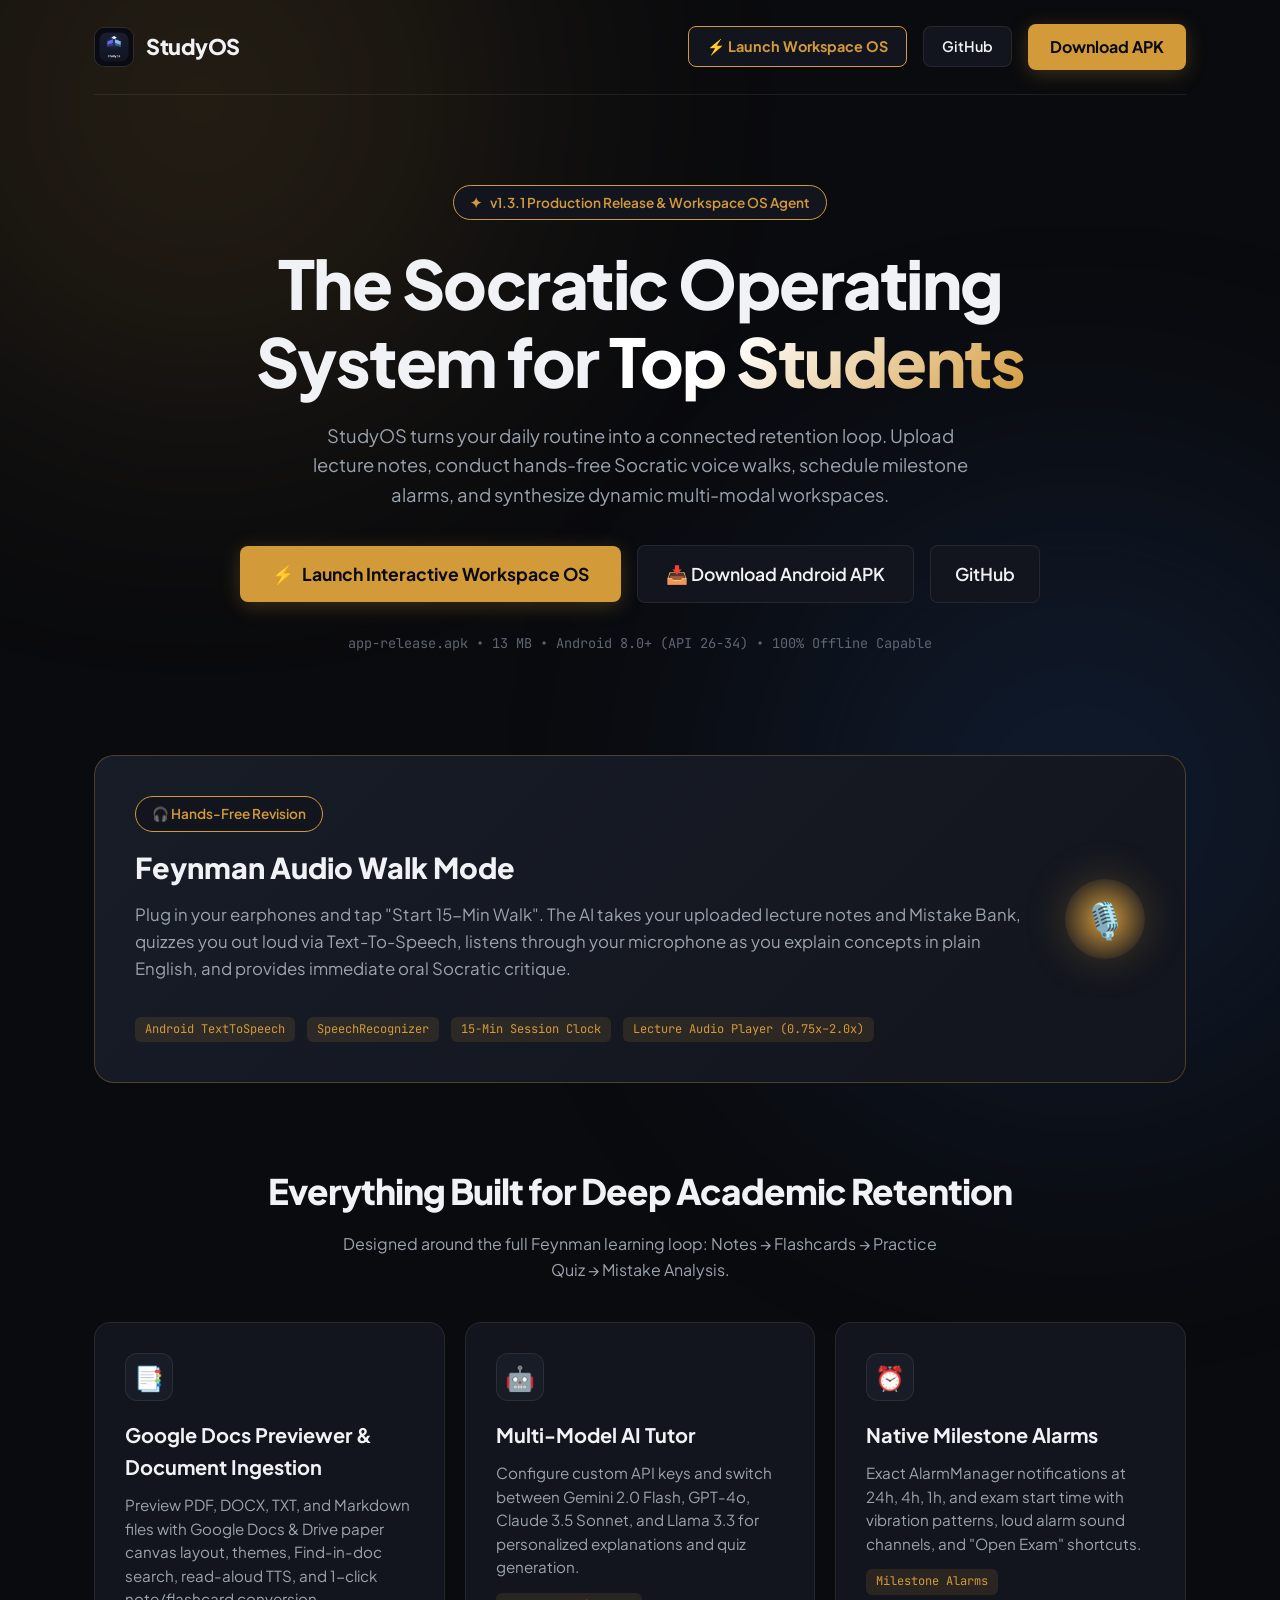
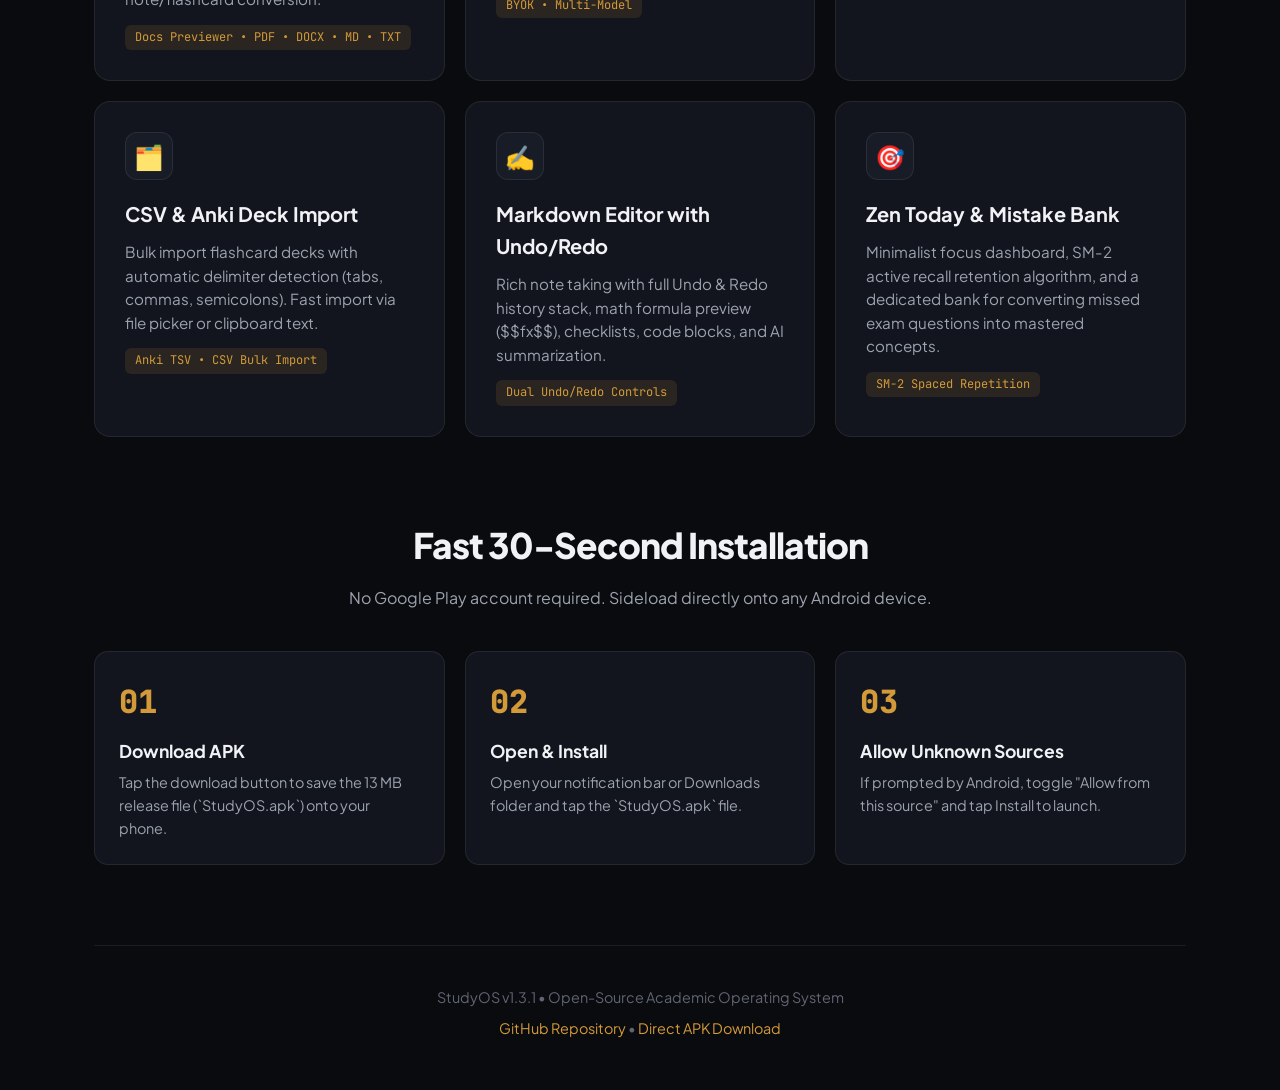
==== commit 529c7449: "feat(workspace): implement 4-subsystem Workspace OS agent & web dashboard - Added WorkspaceOsModels " ====
--- a/web/index.html
+++ b/web/index.html
@@ -384,6 +384,7 @@
                 <span class="brand-text">StudyOS</span>
             </a>
             <div class="nav-actions">
+                <a href="/workspace" class="btn-outline" style="border-color: var(--accent-gold); color: var(--accent-gold); font-weight: 700;">⚡ Launch Workspace OS</a>
                 <a href="https://github.com/contactaurawealth-lab/StudyOS" target="_blank" class="btn-outline">GitHub</a>
                 <a href="/downloads/StudyOS.apk" class="btn-primary">Download APK</a>
             </div>
@@ -392,18 +393,21 @@
         <!-- Hero Section -->
         <section class="hero">
             <div class="pill-badge">
-                <span>✦</span> v1.3.1 Production Release
+                <span>✦</span> v1.3.1 Production Release & Workspace OS Agent
             </div>
             <h1>The Socratic Operating System for <span>Top Students</span></h1>
             <p>
-                StudyOS turns your daily routine into a connected retention loop. Upload lecture notes, conduct hands-free Socratic voice walks, schedule milestone alarms, and sync multi-model AI tutors.
+                StudyOS turns your daily routine into a connected retention loop. Upload lecture notes, conduct hands-free Socratic voice walks, schedule milestone alarms, and synthesize dynamic multi-modal workspaces.
             </p>
             <div class="hero-cta">
-                <a href="/downloads/StudyOS.apk" class="btn-primary" style="padding: 14px 32px; font-size: 1.1rem;">
-                    <span>📥</span> Download StudyOS APK
+                <a href="/workspace" class="btn-primary" style="padding: 14px 32px; font-size: 1.1rem;">
+                    <span>⚡</span> Launch Interactive Workspace OS
                 </a>
-                <a href="https://github.com/contactaurawealth-lab/StudyOS" target="_blank" class="btn-outline" style="padding: 14px 28px; font-size: 1.1rem;">
-                    Source Code
+                <a href="/downloads/StudyOS.apk" class="btn-outline" style="padding: 14px 28px; font-size: 1.1rem;">
+                    <span>📥</span> Download Android APK
+                </a>
+                <a href="https://github.com/contactaurawealth-lab/StudyOS" target="_blank" class="btn-outline" style="padding: 14px 24px; font-size: 1.1rem;">
+                    GitHub
                 </a>
             </div>
             <div class="download-meta">
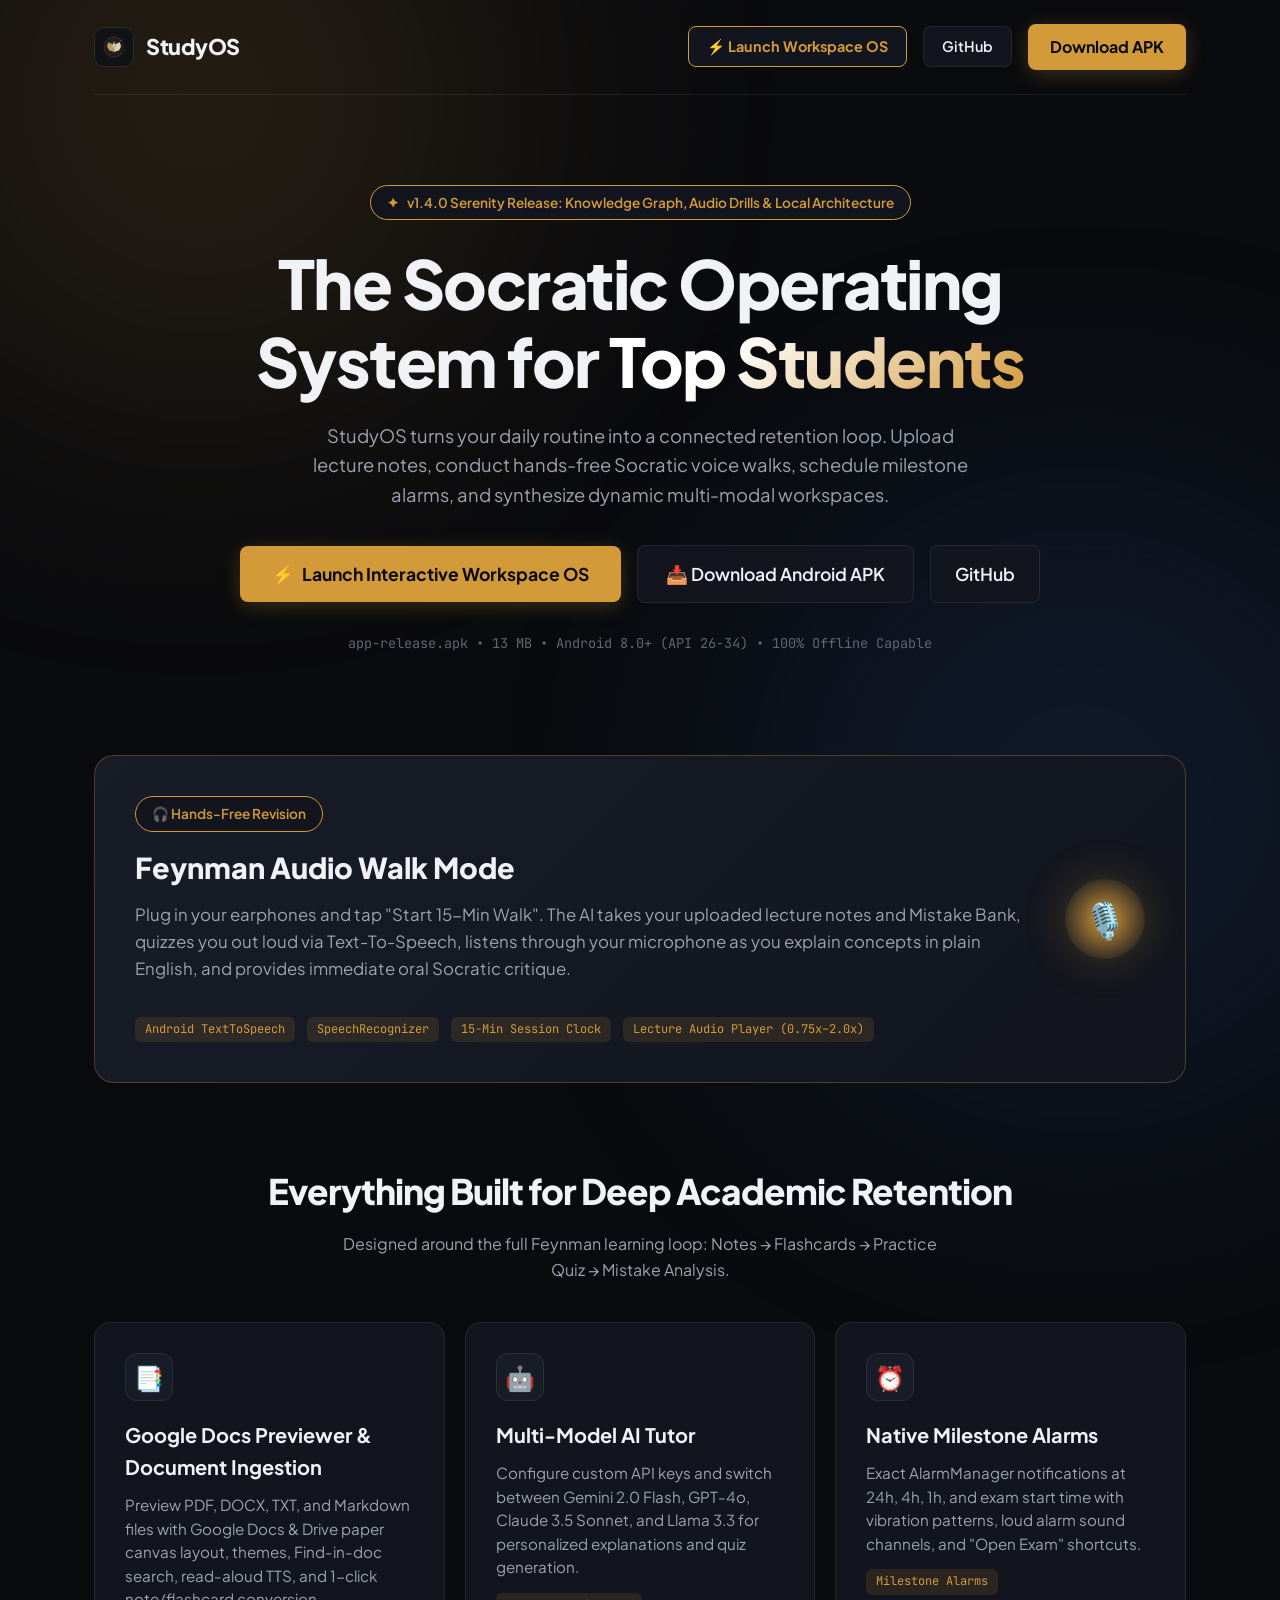
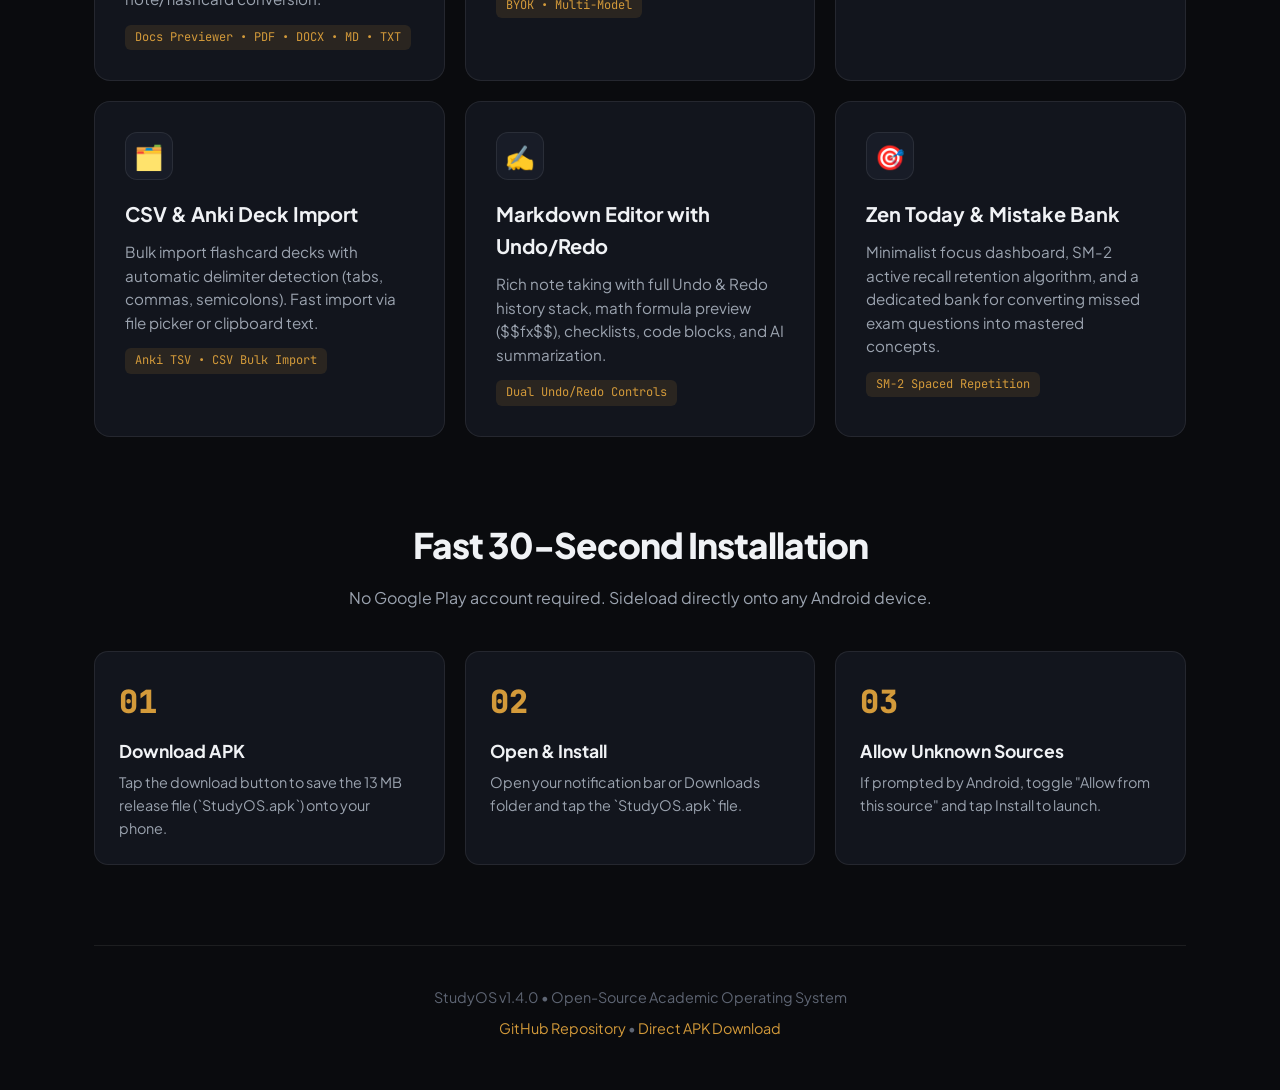
==== commit 2544e38c: "release: bump version to v1.4.0 with serenity updates, web & docs" ====
--- a/web/index.html
+++ b/web/index.html
@@ -393,7 +393,7 @@
         <!-- Hero Section -->
         <section class="hero">
             <div class="pill-badge">
-                <span>✦</span> v1.3.1 Production Release & Workspace OS Agent
+                <span>✦</span> v1.4.0 Serenity Release: Knowledge Graph, Audio Drills & Local Architecture
             </div>
             <h1>The Socratic Operating System for <span>Top Students</span></h1>
             <p>
@@ -511,7 +511,7 @@
 
         <!-- Footer -->
         <footer>
-            <p>StudyOS v1.3.1 • Open-Source Academic Operating System</p>
+            <p>StudyOS v1.4.0 • Open-Source Academic Operating System</p>
             <p style="margin-top: 8px;">
                 <a href="https://github.com/contactaurawealth-lab/StudyOS" target="_blank">GitHub Repository</a> • 
                 <a href="/downloads/StudyOS.apk">Direct APK Download</a>
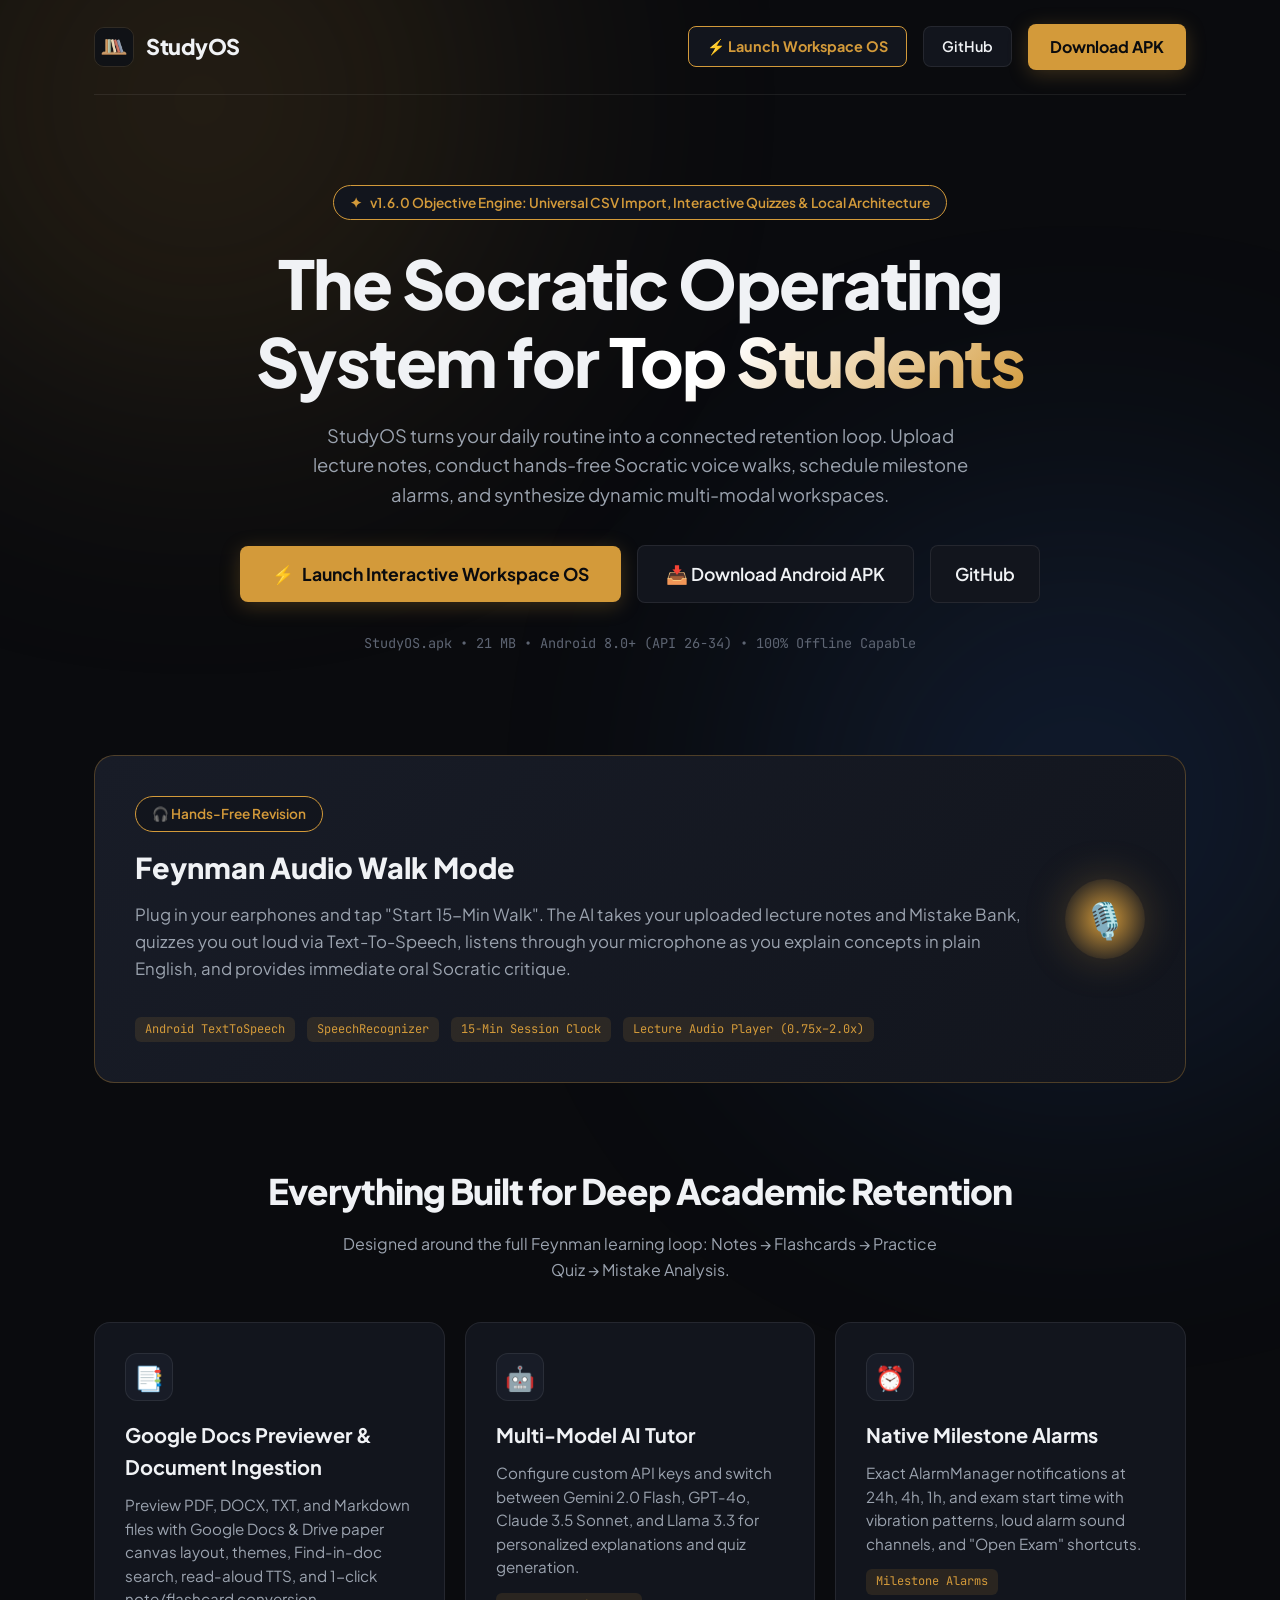
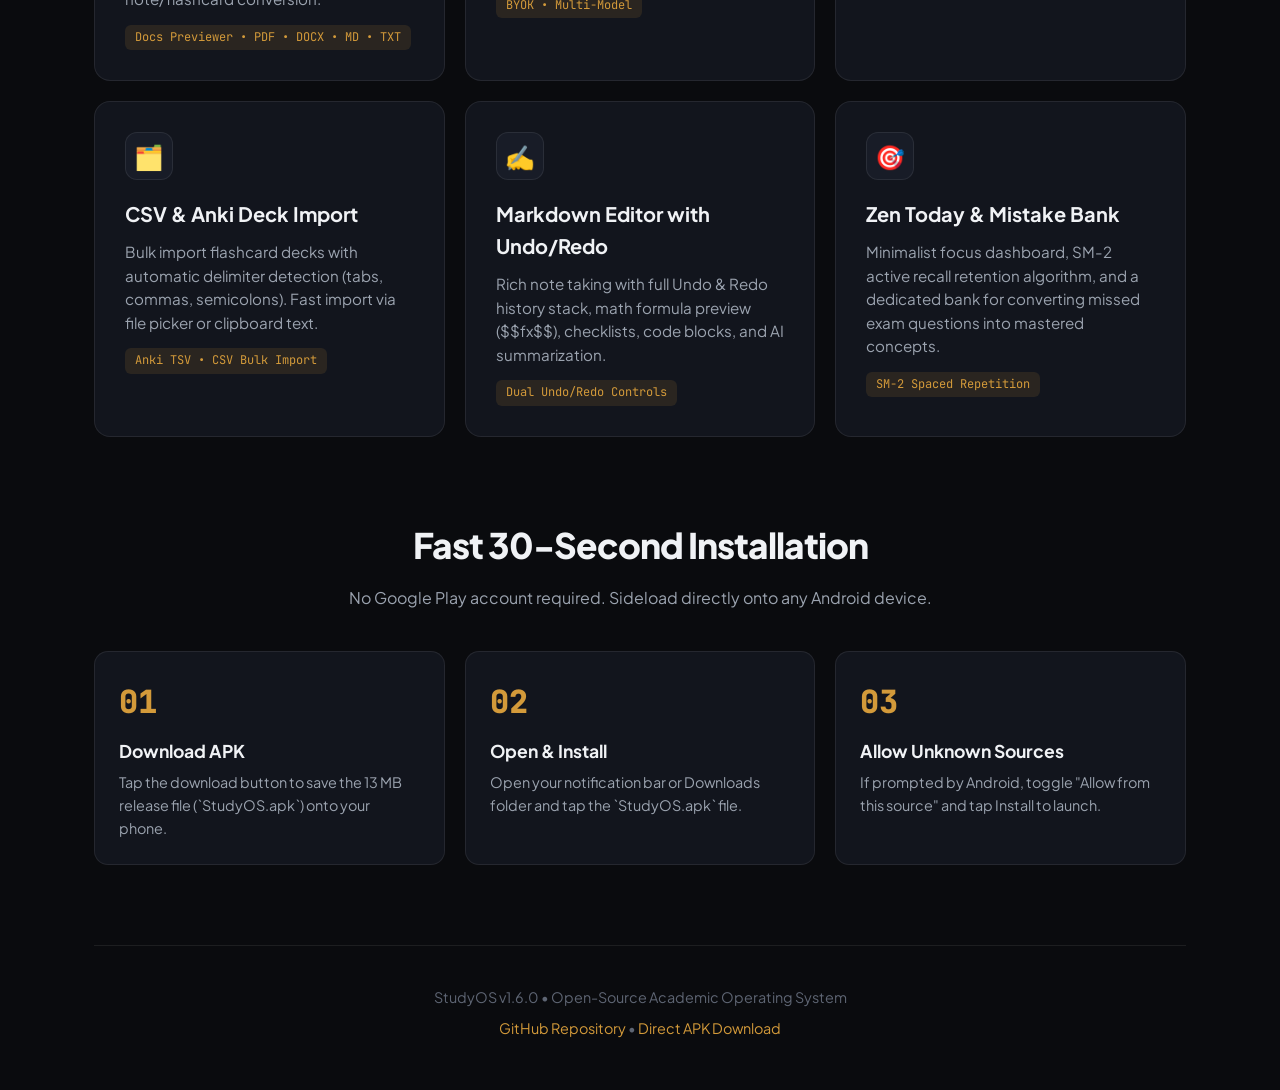
==== commit 1364b94b: "feat(csv): objective questions CSV import, interactive quiz runner, and v1.6.0 release - Universal C" ====
--- a/web/index.html
+++ b/web/index.html
@@ -393,7 +393,7 @@
         <!-- Hero Section -->
         <section class="hero">
             <div class="pill-badge">
-                <span>✦</span> v1.4.0 Serenity Release: Knowledge Graph, Audio Drills & Local Architecture
+                <span>✦</span> v1.6.0 Objective Engine: Universal CSV Import, Interactive Quizzes & Local Architecture
             </div>
             <h1>The Socratic Operating System for <span>Top Students</span></h1>
             <p>
@@ -411,7 +411,7 @@
                 </a>
             </div>
             <div class="download-meta">
-                app-release.apk • 13 MB • Android 8.0+ (API 26-34) • 100% Offline Capable
+                StudyOS.apk • 21 MB • Android 8.0+ (API 26-34) • 100% Offline Capable
             </div>
         </section>
 
@@ -511,7 +511,7 @@
 
         <!-- Footer -->
         <footer>
-            <p>StudyOS v1.4.0 • Open-Source Academic Operating System</p>
+            <p>StudyOS v1.6.0 • Open-Source Academic Operating System</p>
             <p style="margin-top: 8px;">
                 <a href="https://github.com/contactaurawealth-lab/StudyOS" target="_blank">GitHub Repository</a> • 
                 <a href="/downloads/StudyOS.apk">Direct APK Download</a>
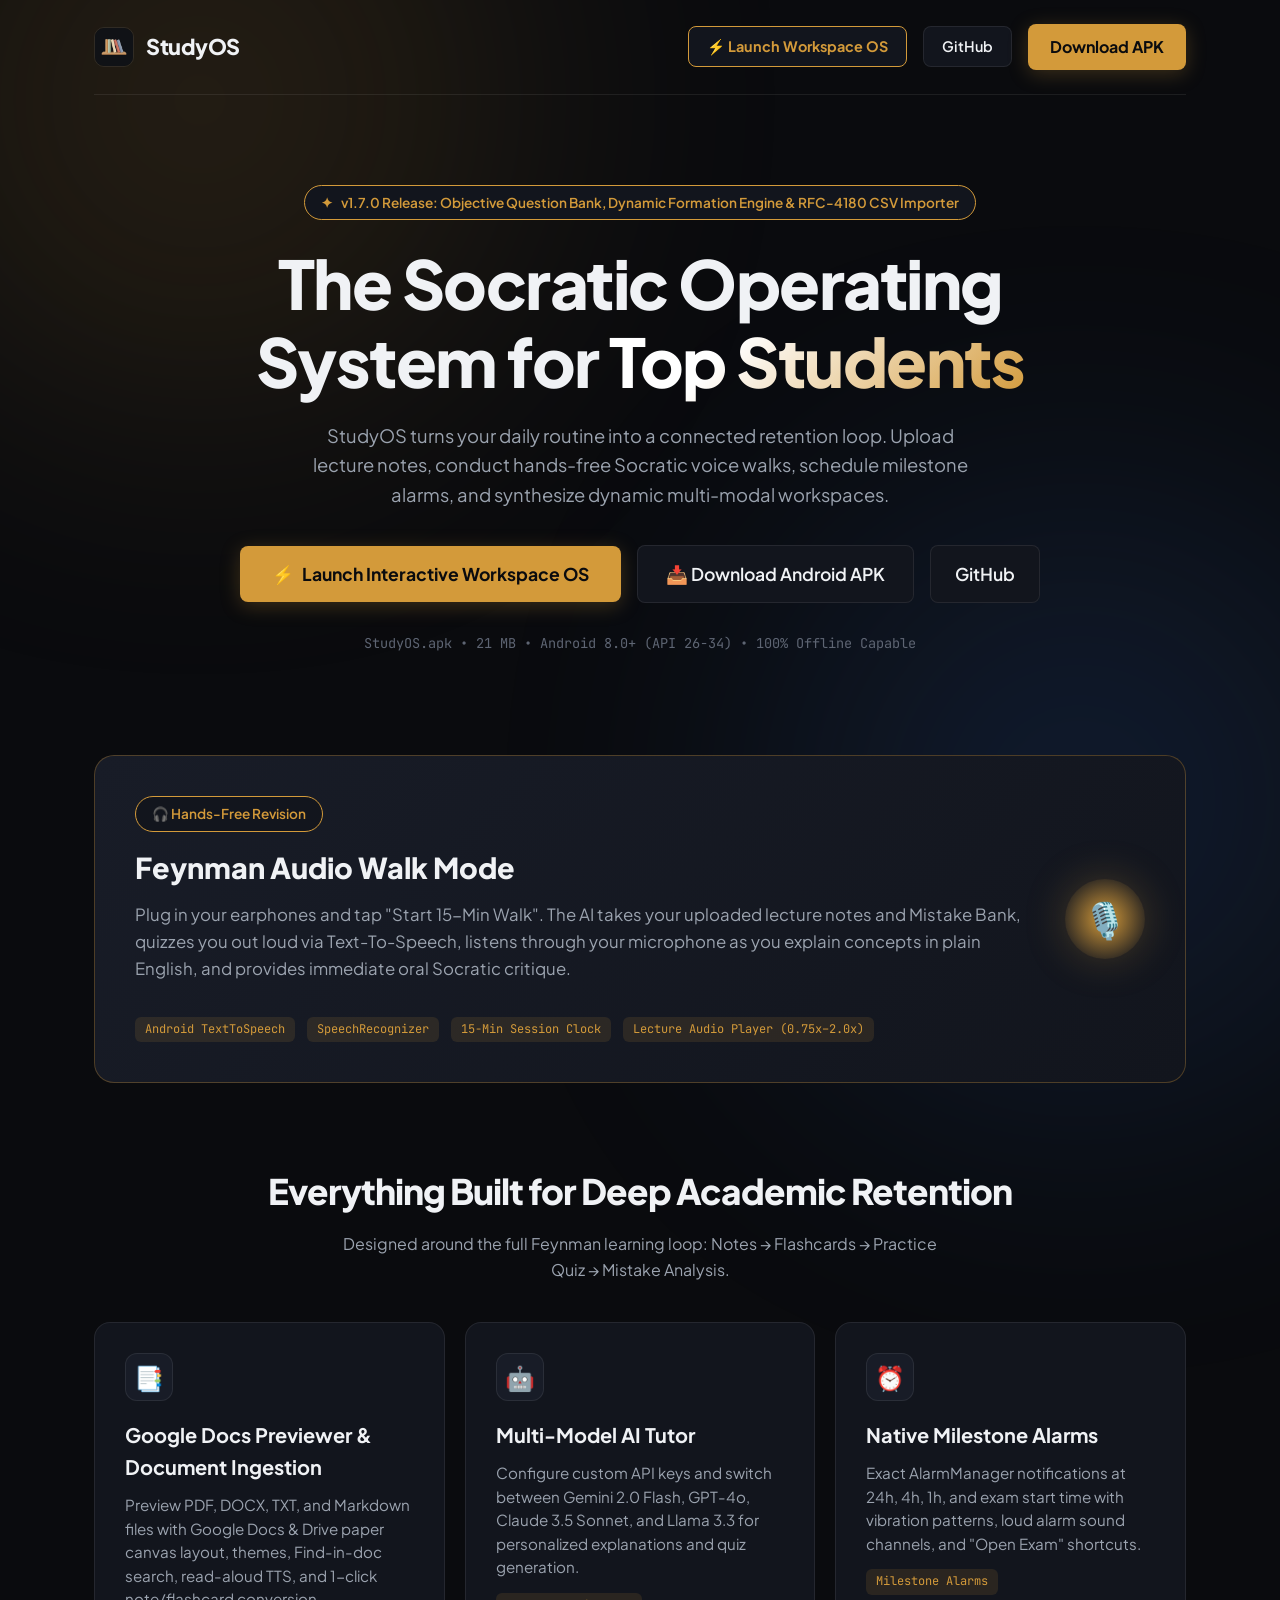
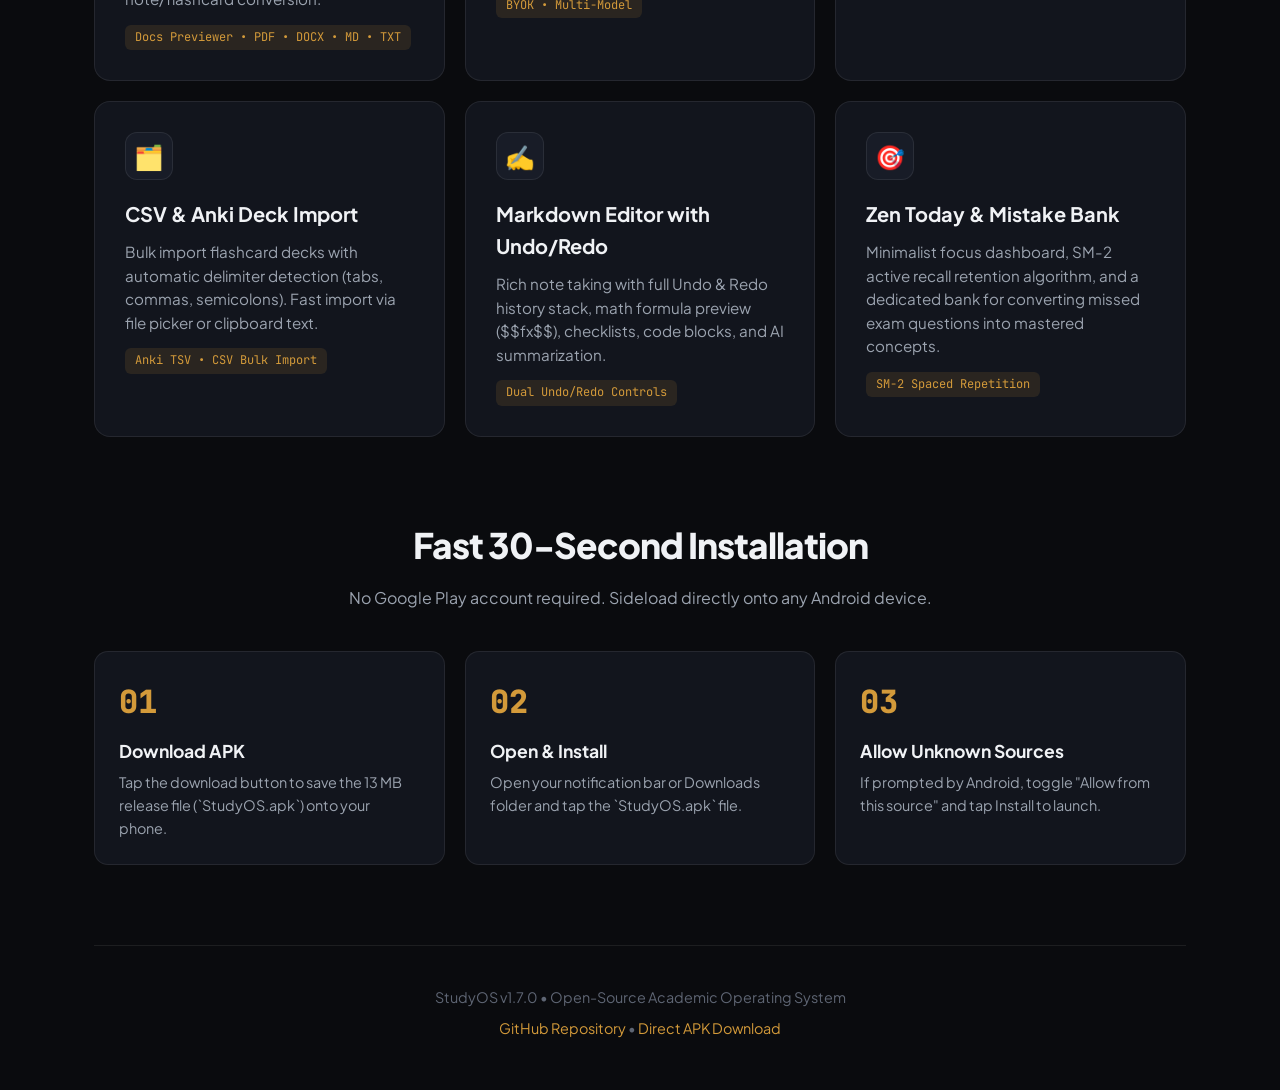
==== commit 53d6ae66: "feat(question-bank): overhaul question formation engine, visual presentation & CSV importer (v1.7.0)" ====
--- a/web/index.html
+++ b/web/index.html
@@ -393,7 +393,7 @@
         <!-- Hero Section -->
         <section class="hero">
             <div class="pill-badge">
-                <span>✦</span> v1.6.0 Objective Engine: Universal CSV Import, Interactive Quizzes & Local Architecture
+                <span>✦</span> v1.7.0 Release: Objective Question Bank, Dynamic Formation Engine & RFC-4180 CSV Importer
             </div>
             <h1>The Socratic Operating System for <span>Top Students</span></h1>
             <p>
@@ -511,7 +511,7 @@
 
         <!-- Footer -->
         <footer>
-            <p>StudyOS v1.6.0 • Open-Source Academic Operating System</p>
+            <p>StudyOS v1.7.0 • Open-Source Academic Operating System</p>
             <p style="margin-top: 8px;">
                 <a href="https://github.com/contactaurawealth-lab/StudyOS" target="_blank">GitHub Repository</a> • 
                 <a href="/downloads/StudyOS.apk">Direct APK Download</a>
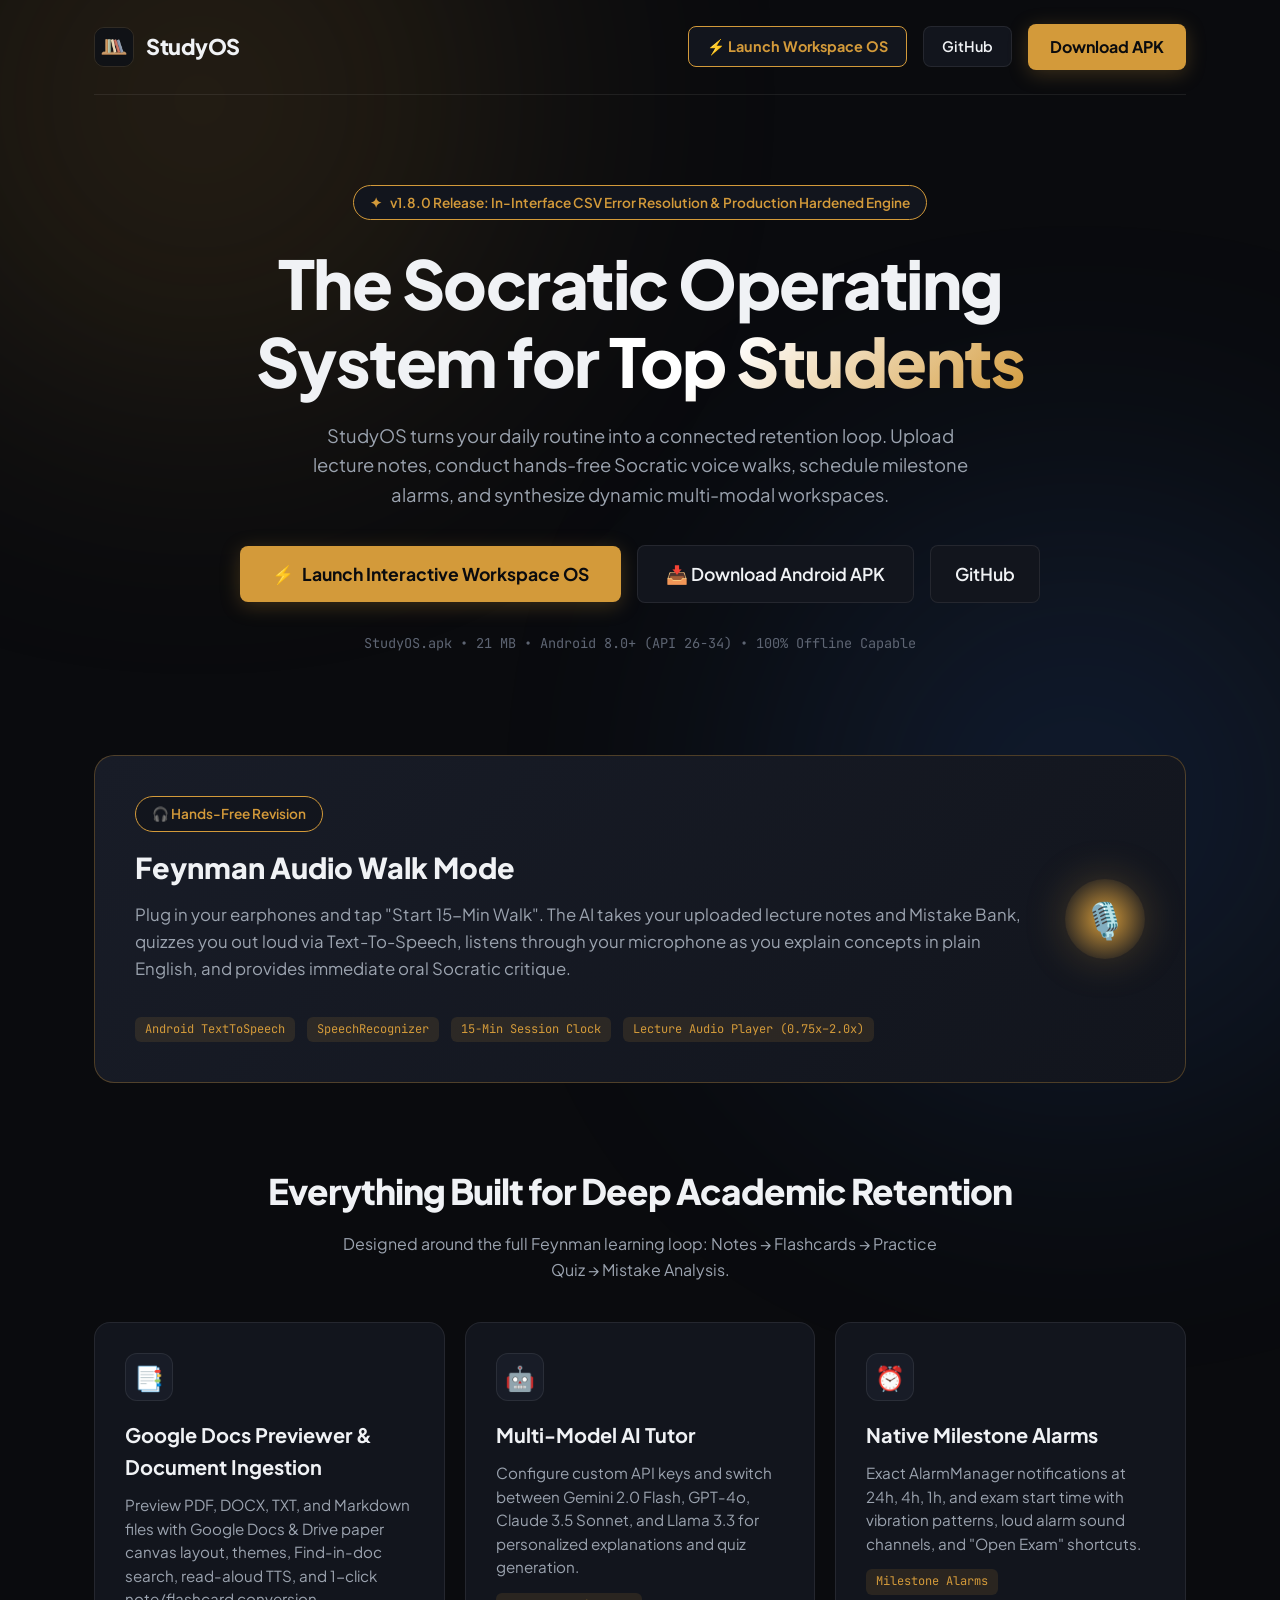
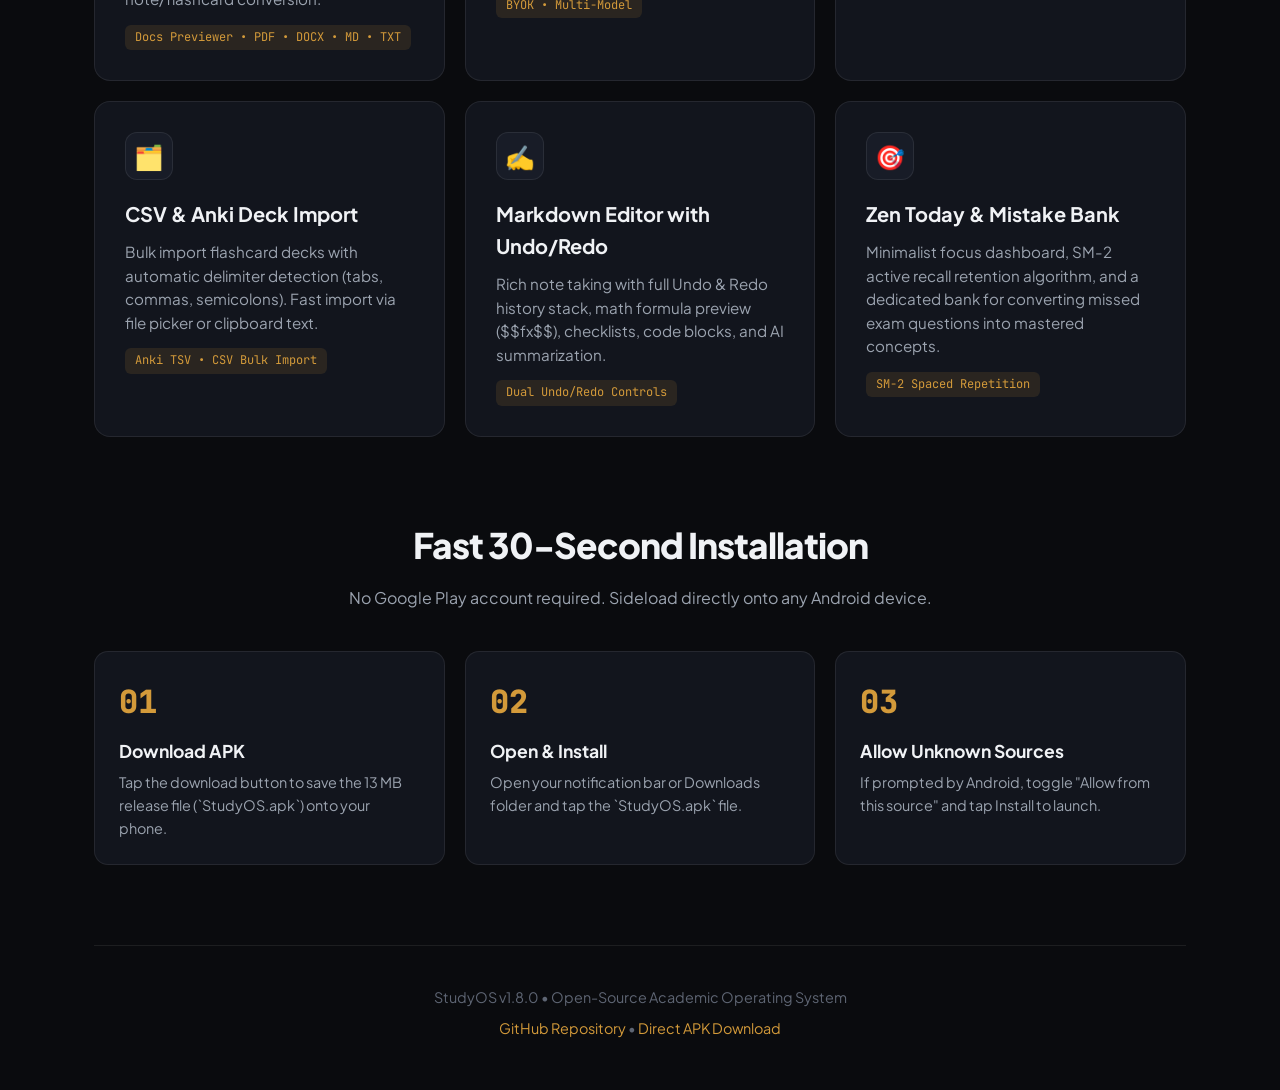
==== commit 9fd31680: "docs(release): update documentation, website and downloads for v1.8.0 release" ====
--- a/web/index.html
+++ b/web/index.html
@@ -393,7 +393,7 @@
         <!-- Hero Section -->
         <section class="hero">
             <div class="pill-badge">
-                <span>✦</span> v1.7.0 Release: Objective Question Bank, Dynamic Formation Engine & RFC-4180 CSV Importer
+                <span>✦</span> v1.8.0 Release: In-Interface CSV Error Resolution & Production Hardened Engine
             </div>
             <h1>The Socratic Operating System for <span>Top Students</span></h1>
             <p>
@@ -511,7 +511,7 @@
 
         <!-- Footer -->
         <footer>
-            <p>StudyOS v1.7.0 • Open-Source Academic Operating System</p>
+            <p>StudyOS v1.8.0 • Open-Source Academic Operating System</p>
             <p style="margin-top: 8px;">
                 <a href="https://github.com/contactaurawealth-lab/StudyOS" target="_blank">GitHub Repository</a> • 
                 <a href="/downloads/StudyOS.apk">Direct APK Download</a>
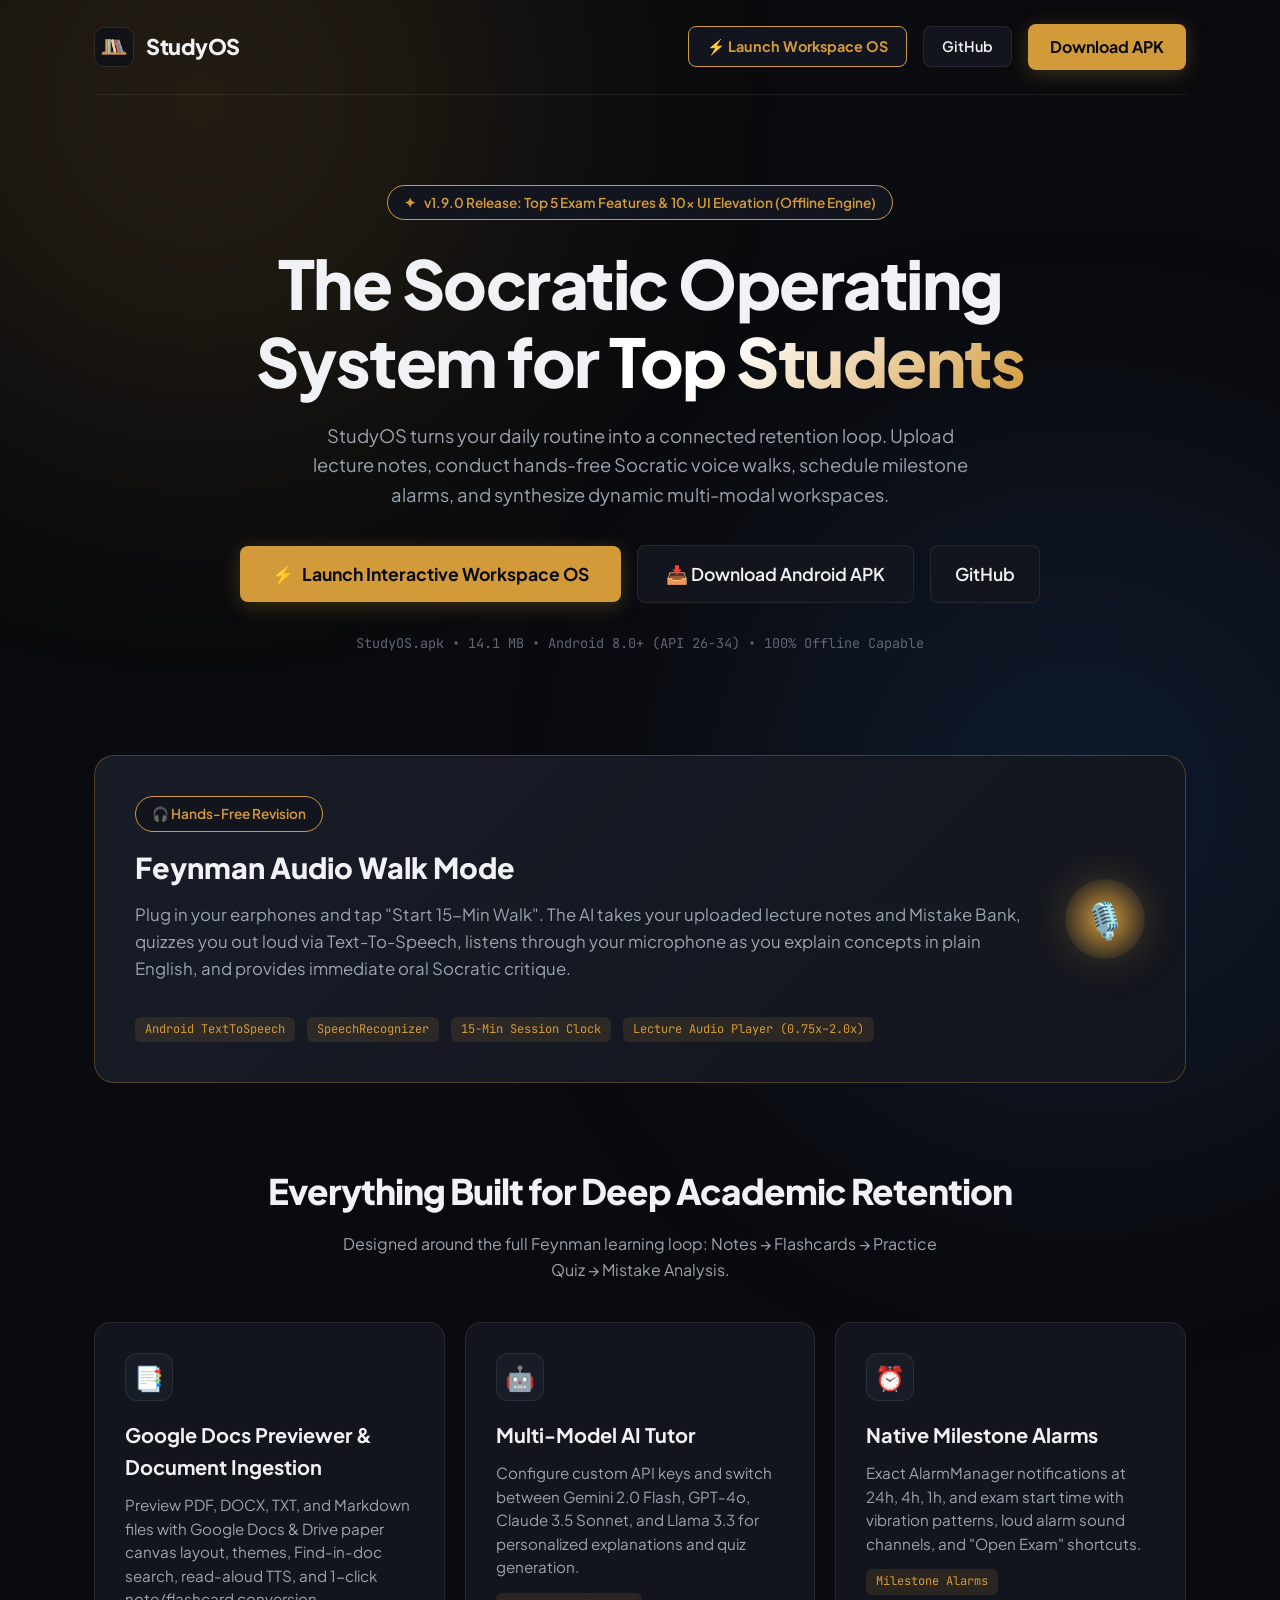
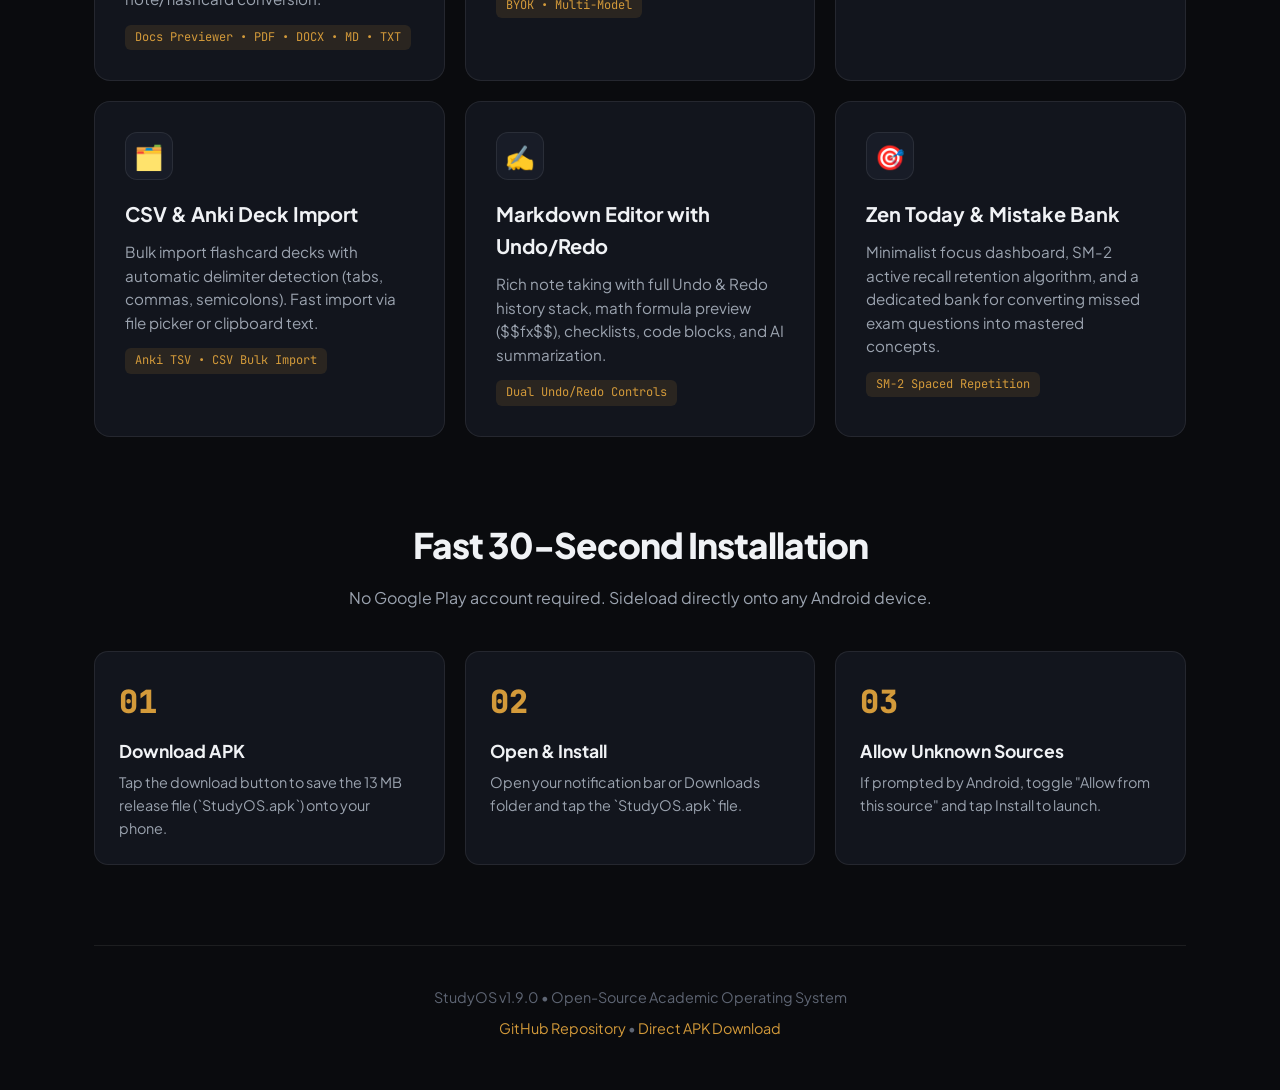
==== commit 5efbb875: "docs(release): create v1.9.0 release showcase page, update download portal and release APK assets - " ====
--- a/web/index.html
+++ b/web/index.html
@@ -393,7 +393,7 @@
         <!-- Hero Section -->
         <section class="hero">
             <div class="pill-badge">
-                <span>✦</span> v1.8.0 Release: In-Interface CSV Error Resolution & Production Hardened Engine
+                <span>✦</span> v1.9.0 Release: Top 5 Exam Features &amp; 10x UI Elevation (Offline Engine)
             </div>
             <h1>The Socratic Operating System for <span>Top Students</span></h1>
             <p>
@@ -411,7 +411,7 @@
                 </a>
             </div>
             <div class="download-meta">
-                StudyOS.apk • 21 MB • Android 8.0+ (API 26-34) • 100% Offline Capable
+                StudyOS.apk • 14.1 MB • Android 8.0+ (API 26-34) • 100% Offline Capable
             </div>
         </section>
 
@@ -511,7 +511,7 @@
 
         <!-- Footer -->
         <footer>
-            <p>StudyOS v1.8.0 • Open-Source Academic Operating System</p>
+            <p>StudyOS v1.9.0 • Open-Source Academic Operating System</p>
             <p style="margin-top: 8px;">
                 <a href="https://github.com/contactaurawealth-lab/StudyOS" target="_blank">GitHub Repository</a> • 
                 <a href="/downloads/StudyOS.apk">Direct APK Download</a>
